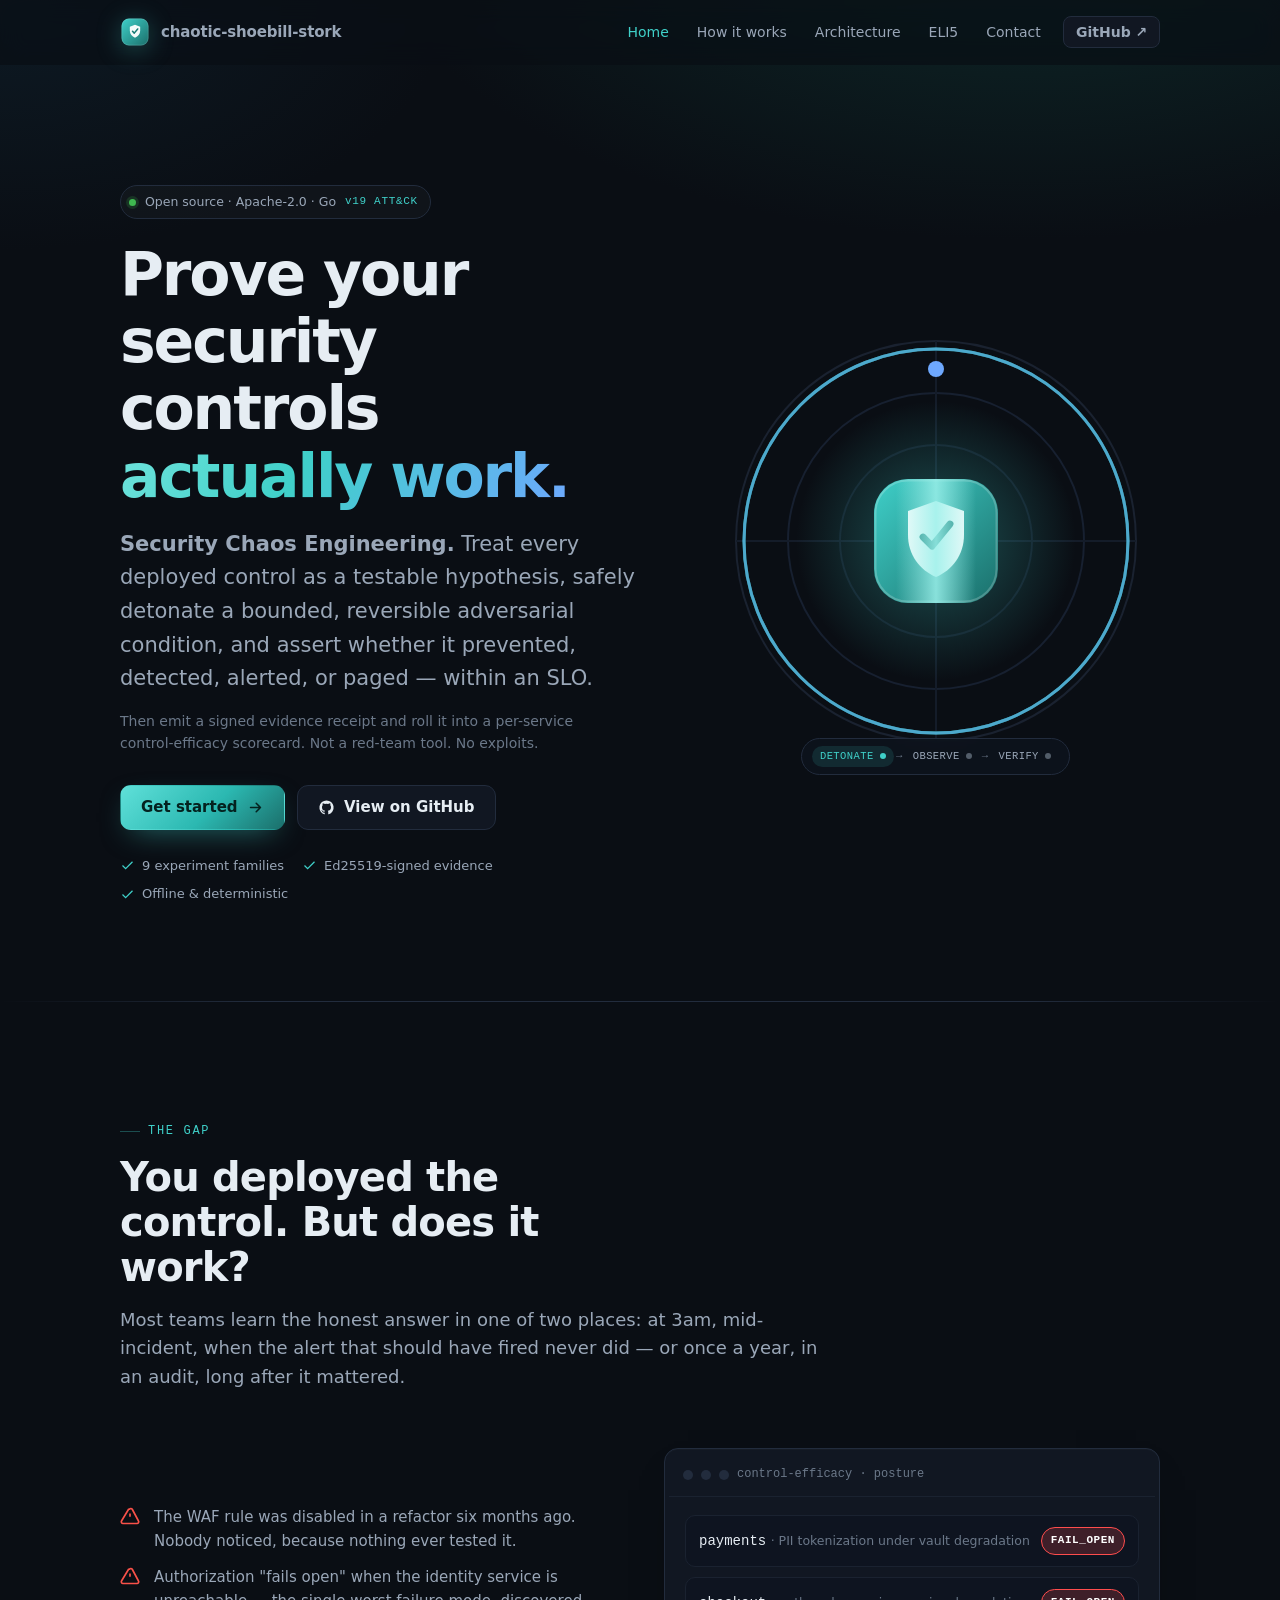
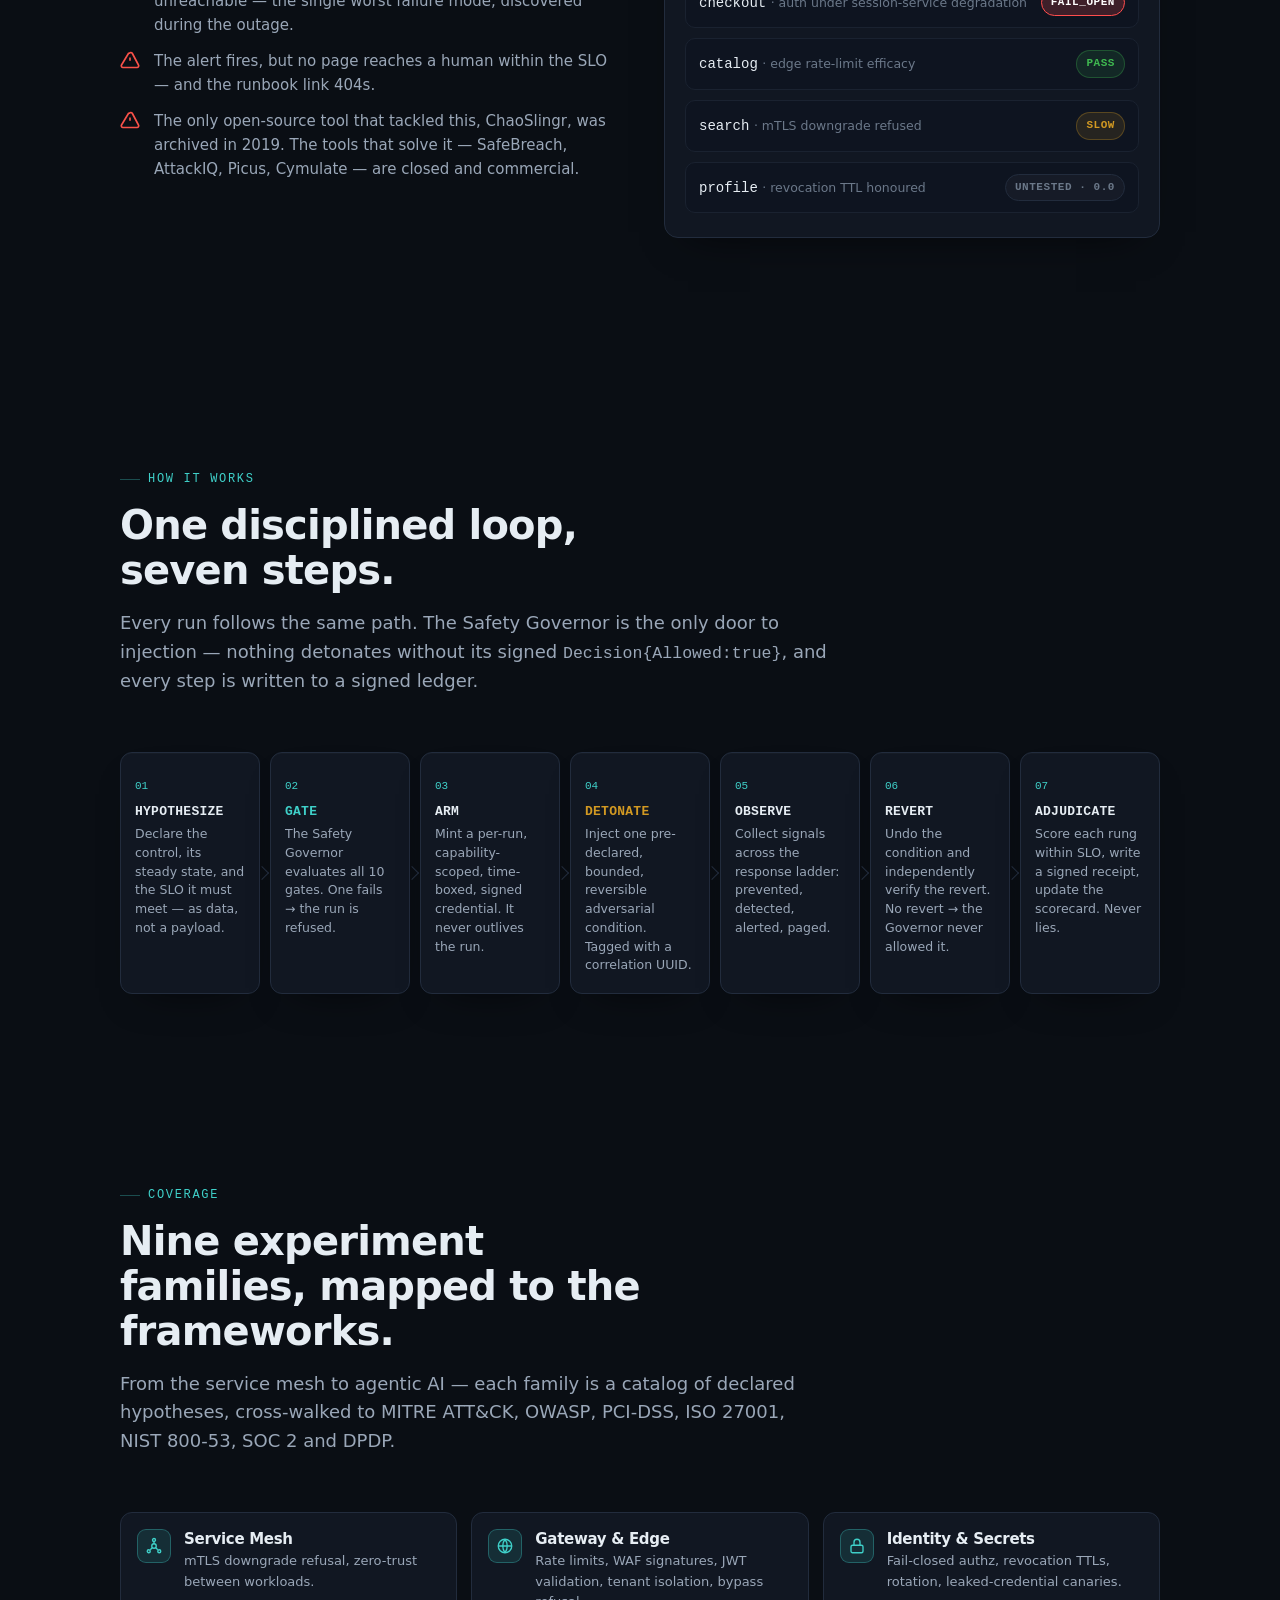
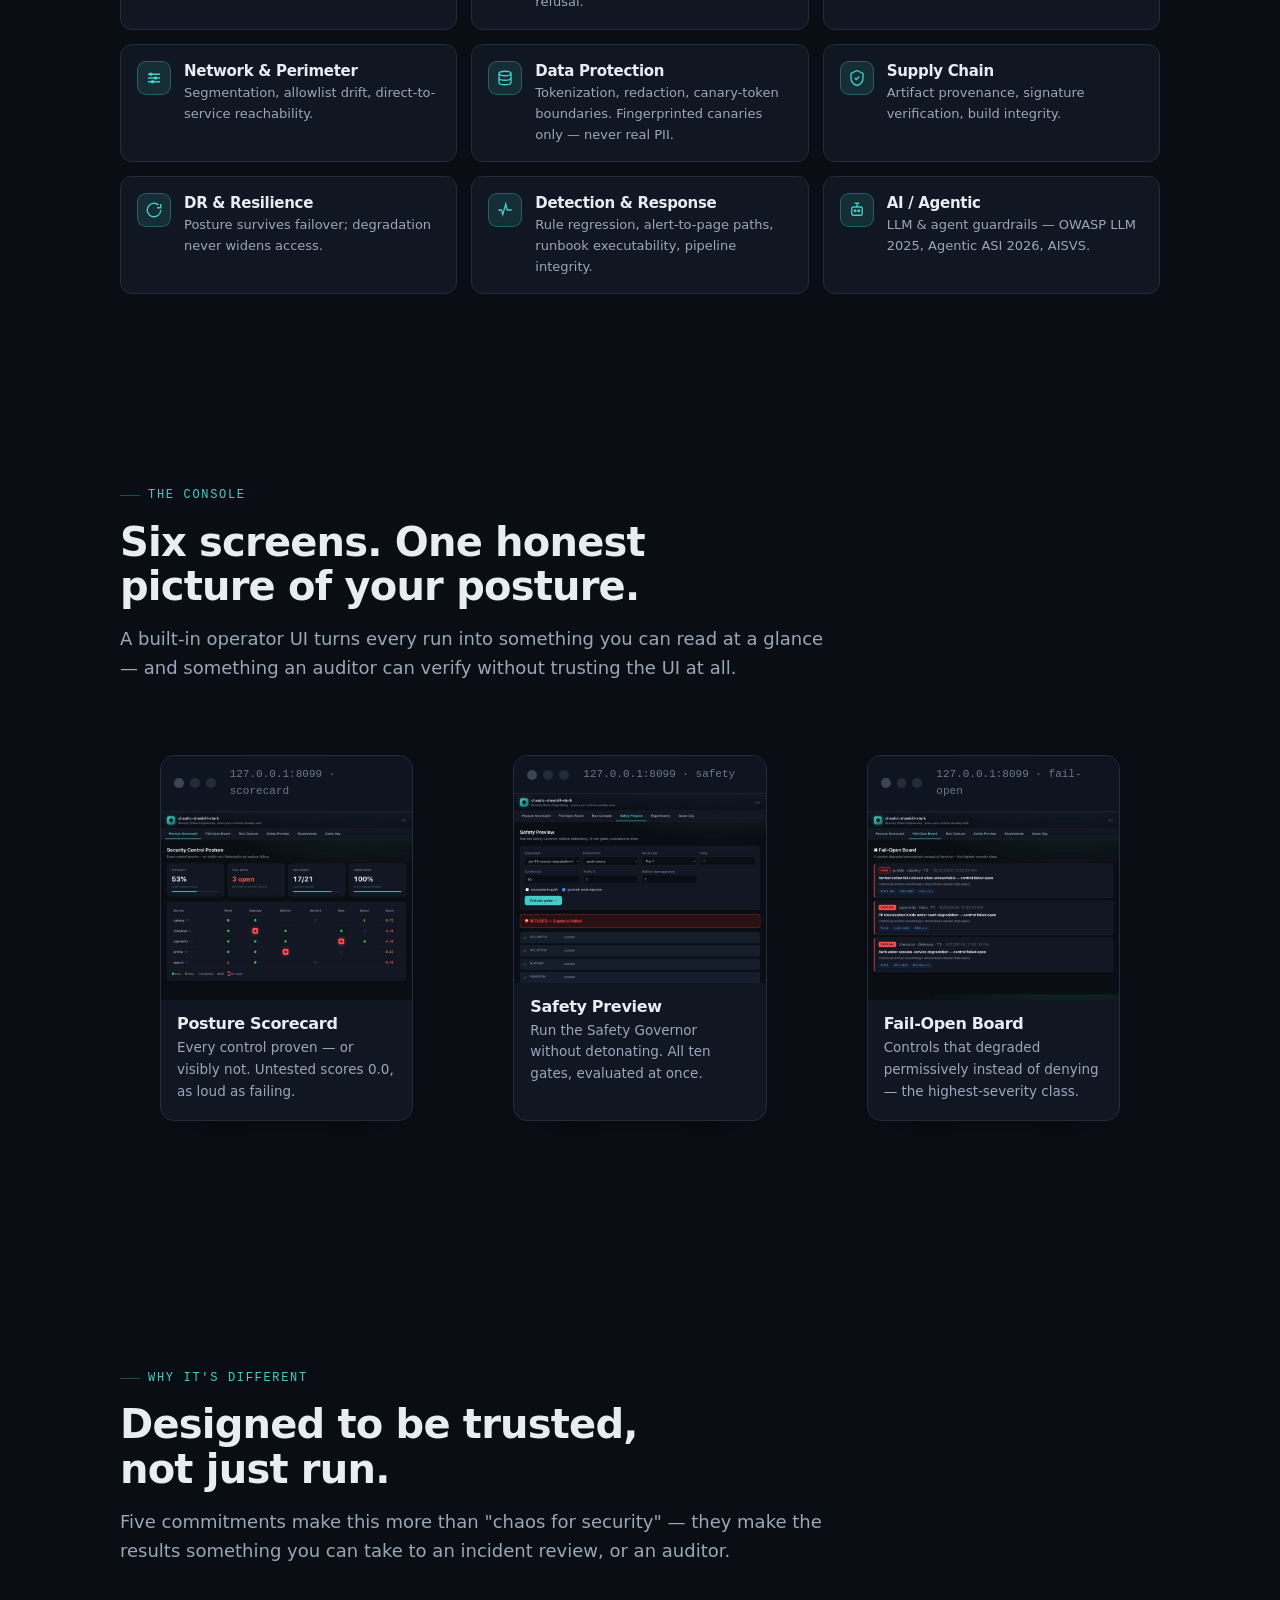
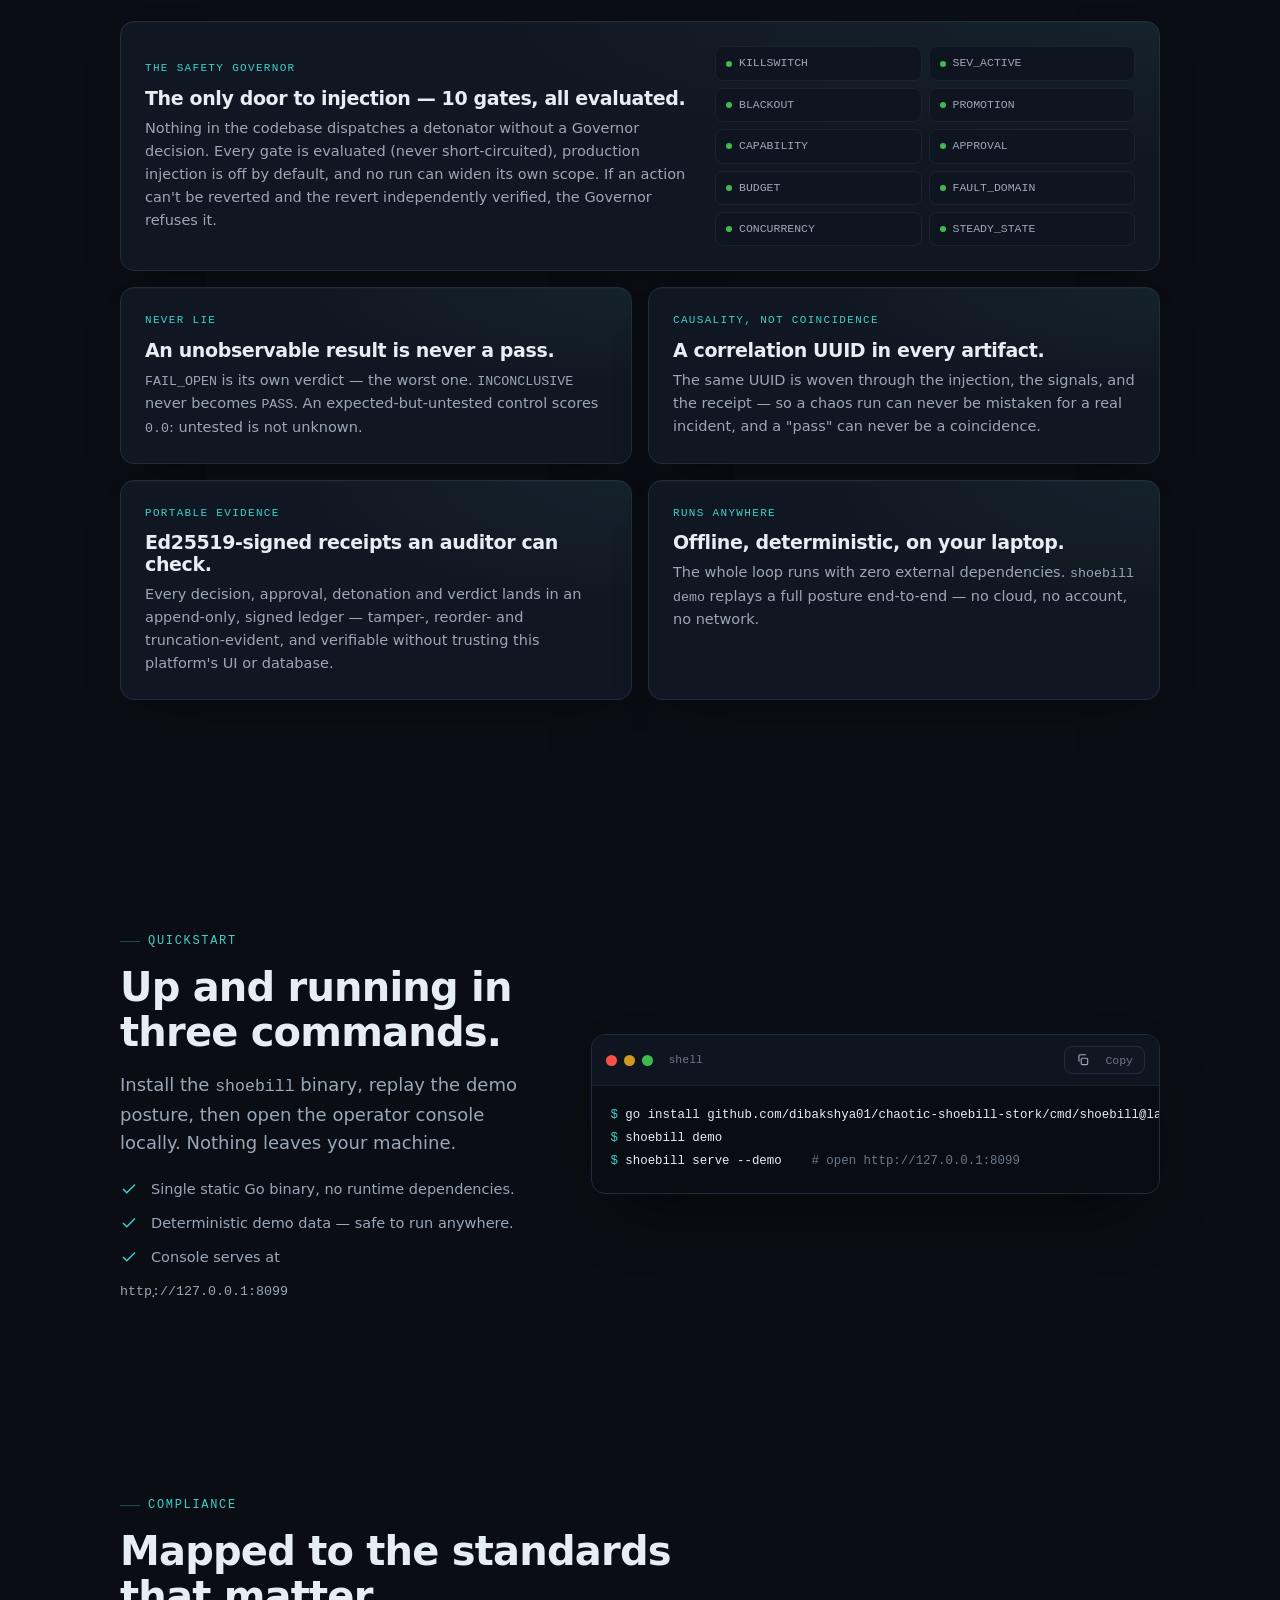
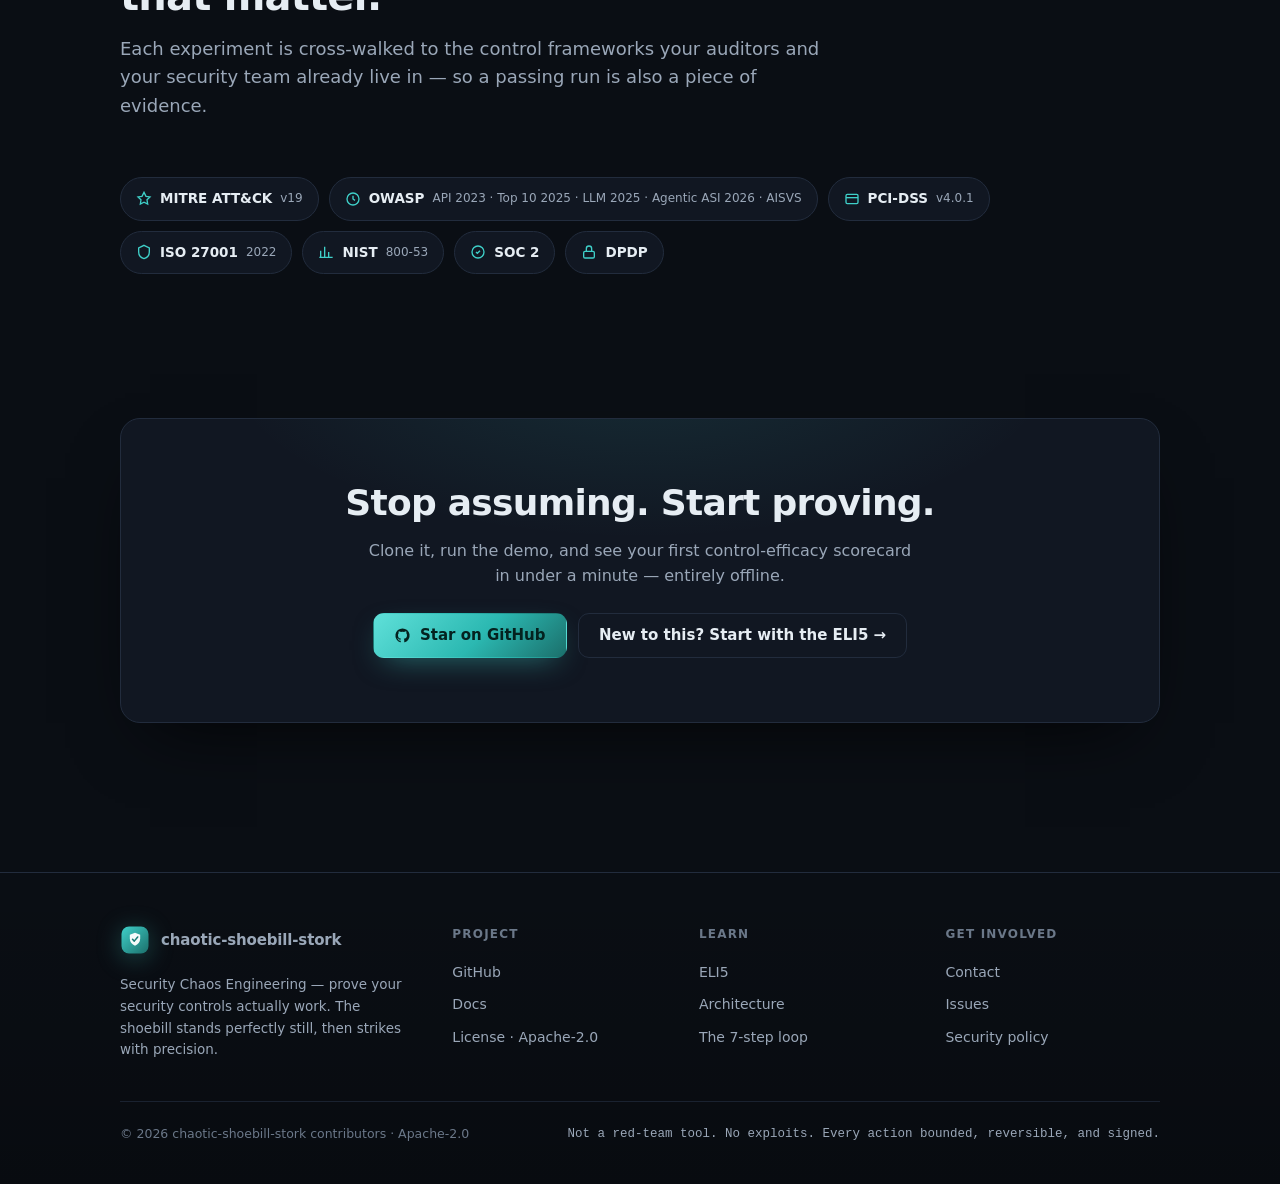
==== docs/index.html @ 7ae24413 "Landing site + promote yaml.v3 to a direct dependency - docs/: the animated GitHub Pages landing sit" ====
<!doctype html>
<html lang="en" class="no-js">
<head>
<meta charset="utf-8">
<meta name="viewport" content="width=device-width, initial-scale=1">
<title>chaotic-shoebill-stork — Security Chaos Engineering</title>
<meta name="description" content="Security Chaos Engineering — prove your security controls actually work. Safely detonate bounded, reversible adversarial conditions, assert within an SLO, and emit signed evidence into a per-service efficacy scorecard. Open source, Apache-2.0, Go.">
<meta name="theme-color" content="#0a0e14">
<meta property="og:title" content="chaotic-shoebill-stork — Security Chaos Engineering">
<meta property="og:description" content="Prove your security controls actually work. Bounded, reversible, signed.">
<meta property="og:type" content="website">
<link rel="icon" href="data:image/svg+xml,%3Csvg xmlns='http://www.w3.org/2000/svg' viewBox='0 0 40 40'%3E%3Cdefs%3E%3ClinearGradient id='g' x1='0' y1='0' x2='1' y2='1'%3E%3Cstop offset='0' stop-color='%233fd0c9'/%3E%3Cstop offset='1' stop-color='%231b6f6b'/%3E%3C/linearGradient%3E%3C/defs%3E%3Crect x='2' y='2' width='36' height='36' rx='10' fill='url(%23g)'/%3E%3Cpath d='M20 10.4 L26.9 12.9 V18.3 C26.9 22.6 24 25.9 20 27.6 C16 25.9 13.1 22.6 13.1 18.3 V12.9 Z' fill='%23ffffff' fill-opacity='.95'/%3E%3Cpath d='M16.7 19.1 L19 21.5 L23.6 15.9' fill='none' stroke='%23167a74' stroke-width='2' stroke-linecap='round' stroke-linejoin='round'/%3E%3C/svg%3E">
<link rel="stylesheet" href="assets/css/site.css">
<noscript><style>.reveal,.stagger>*{opacity:1!important;transform:none!important}</style></noscript>
<script>document.documentElement.className = "js";</script>
</head>
<body>

<!-- ===================== NAV ===================== -->
<header class="nav">
  <div class="wrap nav__inner">
    <a class="brand" href="index.html" aria-label="chaotic-shoebill-stork home">
      <svg viewBox="0 0 40 40" aria-hidden="true"><defs><linearGradient id="nb" x1="0" y1="0" x2="1" y2="1"><stop offset="0" stop-color="#3fd0c9"/><stop offset="1" stop-color="#1b6f6b"/></linearGradient></defs><rect x="2" y="2" width="36" height="36" rx="10" fill="url(#nb)"/><rect x="2.5" y="2.5" width="35" height="35" rx="9.5" fill="none" stroke="#fff" stroke-opacity=".18"/><path d="M20 10.4 L26.9 12.9 V18.3 C26.9 22.6 24 25.9 20 27.6 C16 25.9 13.1 22.6 13.1 18.3 V12.9 Z" fill="#fff" fill-opacity=".95"/><path d="M16.7 19.1 L19 21.5 L23.6 15.9" fill="none" stroke="#167a74" stroke-width="2" stroke-linecap="round" stroke-linejoin="round"/></svg>
      <span><b>chaotic-shoebill-stork</b></span>
    </a>
    <button class="nav__toggle" aria-label="Toggle menu" aria-expanded="false" aria-controls="navlinks">
      <svg viewBox="0 0 24 24" fill="none" stroke="currentColor" stroke-width="2" stroke-linecap="round"><path d="M4 7h16M4 12h16M4 17h16"/></svg>
    </button>
    <nav class="nav__links" id="navlinks" aria-label="Primary">
      <a href="index.html" aria-current="page">Home</a>
      <a href="#how">How it works</a>
      <a href="architecture.html">Architecture</a>
      <a href="eli5.html">ELI5</a>
      <a href="contact.html">Contact</a>
      <a class="btn btn--ghost btn--sm nav__cta" href="https://github.com/dibakshya01/chaotic-shoebill-stork">GitHub ↗</a>
    </nav>
  </div>
</header>

<main>

<!-- ===================== HERO ===================== -->
<section class="hero">
  <div class="wrap">
    <div class="hero__grid">
      <div class="hero__copy">
        <span class="hero__badge">
          <span class="dot" aria-hidden="true"></span>
          Open source · Apache-2.0 · Go
          <span class="tag">v19 ATT&amp;CK</span>
        </span>
        <h1>Prove your security controls <span class="accent">actually work.</span></h1>
        <p class="hero__lead"><strong>Security Chaos Engineering.</strong> Treat every deployed control as a testable hypothesis, safely detonate a bounded, reversible adversarial condition, and assert whether it prevented, detected, alerted, or paged — within an SLO.</p>
        <p class="hero__sub">Then emit a signed evidence receipt and roll it into a per-service control-efficacy scorecard. Not a red-team tool. No exploits.</p>
        <div class="hero__actions">
          <a class="btn btn--primary" href="#quickstart">Get started
            <svg viewBox="0 0 24 24" fill="none" stroke="currentColor" stroke-width="2.2" stroke-linecap="round" stroke-linejoin="round"><path d="M5 12h14M13 6l6 6-6 6"/></svg>
          </a>
          <a class="btn btn--ghost" href="https://github.com/dibakshya01/chaotic-shoebill-stork">
            <svg viewBox="0 0 24 24" fill="currentColor"><path d="M12 2a10 10 0 00-3.16 19.49c.5.09.68-.22.68-.48l-.01-1.7c-2.78.6-3.37-1.34-3.37-1.34-.46-1.16-1.11-1.47-1.11-1.47-.9-.62.07-.6.07-.6 1 .07 1.53 1.03 1.53 1.03.9 1.52 2.34 1.08 2.91.83.09-.65.35-1.08.63-1.33-2.22-.25-4.56-1.11-4.56-4.94 0-1.09.39-1.98 1.03-2.68-.1-.26-.45-1.27.1-2.64 0 0 .84-.27 2.75 1.02a9.57 9.57 0 015 0c1.91-1.29 2.75-1.02 2.75-1.02.55 1.37.2 2.38.1 2.64.64.7 1.03 1.59 1.03 2.68 0 3.84-2.34 4.68-4.57 4.93.36.31.68.92.68 1.85l-.01 2.75c0 .27.18.58.69.48A10 10 0 0012 2z"/></svg>
            View on GitHub
          </a>
        </div>
        <div class="hero__meta">
          <span><svg viewBox="0 0 24 24" fill="none" stroke="currentColor" stroke-width="2"><path d="M20 6L9 17l-5-5"/></svg> 9 experiment families</span>
          <span><svg viewBox="0 0 24 24" fill="none" stroke="currentColor" stroke-width="2"><path d="M20 6L9 17l-5-5"/></svg> Ed25519-signed evidence</span>
          <span><svg viewBox="0 0 24 24" fill="none" stroke="currentColor" stroke-width="2"><path d="M20 6L9 17l-5-5"/></svg> Offline &amp; deterministic</span>
        </div>
      </div>

      <!-- animated scope visual: patient watcher that strikes -->
      <div class="scope" aria-hidden="true">
        <svg class="scope__svg" viewBox="0 0 220 220" fill="none">
          <defs>
            <linearGradient id="hg" x1="0" y1="0" x2="1" y2="1"><stop offset="0" stop-color="#3fd0c9"/><stop offset="1" stop-color="#1b6f6b"/></linearGradient>
            <radialGradient id="hglow" cx="50%" cy="50%" r="50%"><stop offset="0" stop-color="#3fd0c9" stop-opacity=".35"/><stop offset="1" stop-color="#3fd0c9" stop-opacity="0"/></radialGradient>
            <linearGradient id="hsweep" x1="0" y1="0" x2="1" y2="0"><stop offset="0" stop-color="#9af0ea" stop-opacity="0"/><stop offset=".5" stop-color="#9af0ea" stop-opacity=".85"/><stop offset="1" stop-color="#9af0ea" stop-opacity="0"/></linearGradient>
            <clipPath id="badgeClip"><rect x="79" y="79" width="62" height="62" rx="17"/></clipPath>
          </defs>
          <!-- static scope backdrop -->
          <circle cx="110" cy="110" r="100" stroke="#1a2230" stroke-width="1"/>
          <circle cx="110" cy="110" r="74" stroke="#172030" stroke-width="1"/>
          <circle cx="110" cy="110" r="48" stroke="#141c29" stroke-width="1"/>
          <line x1="10" y1="110" x2="210" y2="110" stroke="#141c29"/>
          <line x1="110" y1="10" x2="110" y2="210" stroke="#141c29"/>
          <circle cx="110" cy="110" r="70" fill="url(#hglow)"/>
          <!-- animated radar rings -->
          <circle class="ring r1" cx="110" cy="110" r="96" stroke="#3fd0c9" stroke-opacity=".55" stroke-width="1.5"/>
          <circle class="ring r2" cx="110" cy="110" r="96" stroke="#3fd0c9" stroke-opacity=".55" stroke-width="1.5"/>
          <circle class="ring r3" cx="110" cy="110" r="96" stroke="#6ea8fe" stroke-opacity=".45" stroke-width="1.5"/>
          <!-- orbiting signal -->
          <g class="orbit"><circle cx="110" cy="24" r="4" fill="#6ea8fe"/></g>
          <!-- badge -->
          <g class="badge-core">
            <rect x="79" y="79" width="62" height="62" rx="17" fill="url(#hg)"/>
            <rect x="79.75" y="79.75" width="60.5" height="60.5" rx="16.25" fill="none" stroke="#fff" stroke-opacity=".2"/>
            <path d="M110 90 L124 95 V107 C124 117 118 124.6 110 128 C102 124.6 96 117 96 107 V95 Z" fill="#fff" fill-opacity=".96"/>
            <path d="M103.5 108 L108 112.6 L117 101.5" stroke="#167a74" stroke-width="3.4" fill="none" stroke-linecap="round" stroke-linejoin="round"/>
            <g clip-path="url(#badgeClip)"><rect class="sweep" x="90" y="79" width="40" height="62" fill="url(#hsweep)"/></g>
          </g>
        </svg>
        <div class="scope__pipe">
          <div class="pipe">
            <span class="pipe__node n1 on">DETONATE <i></i></span>
            <span class="pipe__arr">→</span>
            <span class="pipe__node n2">OBSERVE <i></i></span>
            <span class="pipe__arr">→</span>
            <span class="pipe__node n3">VERIFY <i></i></span>
          </div>
        </div>
      </div>
    </div>
  </div>
</section>

<hr class="divider">

<!-- ===================== THE GAP ===================== -->
<section class="section" id="gap">
  <div class="wrap">
    <div class="section-head reveal">
      <span class="eyebrow">The gap</span>
      <h2 class="section-title">You deployed the control. But does it work?</h2>
      <p class="section-lead">Most teams learn the honest answer in one of two places: at 3am, mid-incident, when the alert that should have fired never did — or once a year, in an audit, long after it mattered.</p>
    </div>
    <div class="gap">
      <div class="reveal">
        <ul class="gap__list">
          <li><svg viewBox="0 0 24 24" fill="none" stroke="currentColor" stroke-width="2"><path d="M12 9v4m0 4h.01M10.3 3.9L1.8 18a2 2 0 001.7 3h17a2 2 0 001.7-3L14.7 3.9a2 2 0 00-3.4 0z"/></svg>
            <span>The WAF rule was disabled in a refactor six months ago. Nobody noticed, because nothing ever tested it.</span></li>
          <li><svg viewBox="0 0 24 24" fill="none" stroke="currentColor" stroke-width="2"><path d="M12 9v4m0 4h.01M10.3 3.9L1.8 18a2 2 0 001.7 3h17a2 2 0 001.7-3L14.7 3.9a2 2 0 00-3.4 0z"/></svg>
            <span>Authorization "fails open" when the identity service is unreachable — the single worst failure mode, discovered during the outage.</span></li>
          <li><svg viewBox="0 0 24 24" fill="none" stroke="currentColor" stroke-width="2"><path d="M12 9v4m0 4h.01M10.3 3.9L1.8 18a2 2 0 001.7 3h17a2 2 0 001.7-3L14.7 3.9a2 2 0 00-3.4 0z"/></svg>
            <span>The alert fires, but no page reaches a human within the SLO — and the runbook link 404s.</span></li>
          <li><svg viewBox="0 0 24 24" fill="none" stroke="currentColor" stroke-width="2"><path d="M12 9v4m0 4h.01M10.3 3.9L1.8 18a2 2 0 001.7 3h17a2 2 0 001.7-3L14.7 3.9a2 2 0 00-3.4 0z"/></svg>
            <span>The only open-source tool that tackled this, ChaoSlingr, was archived in 2019. The tools that solve it — SafeBreach, AttackIQ, Picus, Cymulate — are closed and commercial.</span></li>
        </ul>
      </div>
      <div class="gap__panel reveal">
        <div class="gap__panel-head"><span class="d"></span><span class="d"></span><span class="d"></span> control-efficacy · posture</div>
        <div class="gap__verdict">
          <div class="vrow"><span><span class="svc">payments</span> <span class="mut">· PII tokenization under vault degradation</span></span><span class="pill pill--open">FAIL_OPEN</span></div>
          <div class="vrow"><span><span class="svc">checkout</span> <span class="mut">· auth under session-service degradation</span></span><span class="pill pill--open">FAIL_OPEN</span></div>
          <div class="vrow"><span><span class="svc">catalog</span> <span class="mut">· edge rate-limit efficacy</span></span><span class="pill pill--pass">PASS</span></div>
          <div class="vrow"><span><span class="svc">search</span> <span class="mut">· mTLS downgrade refused</span></span><span class="pill pill--slow">SLOW</span></div>
          <div class="vrow"><span><span class="svc">profile</span> <span class="mut">· revocation TTL honoured</span></span><span class="pill pill--untested">UNTESTED · 0.0</span></div>
        </div>
      </div>
    </div>
  </div>
</section>

<!-- ===================== HOW IT WORKS ===================== -->
<section class="section" id="how">
  <div class="wrap">
    <div class="section-head reveal">
      <span class="eyebrow">How it works</span>
      <h2 class="section-title">One disciplined loop, seven steps.</h2>
      <p class="section-lead">Every run follows the same path. The Safety Governor is the only door to injection — nothing detonates without its signed <span class="mono">Decision{Allowed:true}</span>, and every step is written to a signed ledger.</p>
    </div>
    <div class="loop stagger">
      <div class="loop__step"><span class="loop__n"></span><h4>HYPOTHESIZE</h4><p>Declare the control, its steady state, and the SLO it must meet — as data, not a payload.</p></div>
      <div class="loop__step loop__step--govern"><span class="loop__n"></span><h4>GATE</h4><p>The Safety Governor evaluates all 10 gates. One fails → the run is refused.</p></div>
      <div class="loop__step"><span class="loop__n"></span><h4>ARM</h4><p>Mint a per-run, capability-scoped, time-boxed, signed credential. It never outlives the run.</p></div>
      <div class="loop__step loop__step--danger"><span class="loop__n"></span><h4>DETONATE</h4><p>Inject one pre-declared, bounded, reversible adversarial condition. Tagged with a correlation UUID.</p></div>
      <div class="loop__step"><span class="loop__n"></span><h4>OBSERVE</h4><p>Collect signals across the response ladder: prevented, detected, alerted, paged.</p></div>
      <div class="loop__step"><span class="loop__n"></span><h4>REVERT</h4><p>Undo the condition and independently verify the revert. No revert → the Governor never allowed it.</p></div>
      <div class="loop__step"><span class="loop__n"></span><h4>ADJUDICATE</h4><p>Score each rung within SLO, write a signed receipt, update the scorecard. Never lies.</p></div>
    </div>
  </div>
</section>

<!-- ===================== FAMILIES ===================== -->
<section class="section section--tight" id="families">
  <div class="wrap">
    <div class="section-head reveal">
      <span class="eyebrow">Coverage</span>
      <h2 class="section-title">Nine experiment families, mapped to the frameworks.</h2>
      <p class="section-lead">From the service mesh to agentic AI — each family is a catalog of declared hypotheses, cross-walked to MITRE ATT&amp;CK, OWASP, PCI-DSS, ISO 27001, NIST 800-53, SOC 2 and DPDP.</p>
    </div>
    <div class="families stagger">
      <div class="fam"><span class="fam__ic"><svg viewBox="0 0 24 24" fill="none" stroke="currentColor" stroke-width="1.8"><circle cx="12" cy="12" r="3"/><circle cx="5" cy="19" r="2"/><circle cx="19" cy="19" r="2"/><circle cx="12" cy="4" r="2"/><path d="M12 6v3M7 17l3-3M17 17l-3-3"/></svg></span><div><h4>Service Mesh</h4><p>mTLS downgrade refusal, zero-trust between workloads.</p></div></div>
      <div class="fam"><span class="fam__ic"><svg viewBox="0 0 24 24" fill="none" stroke="currentColor" stroke-width="1.8"><path d="M3 12h18M12 3a15 15 0 010 18M12 3a15 15 0 000 18"/><circle cx="12" cy="12" r="9"/></svg></span><div><h4>Gateway &amp; Edge</h4><p>Rate limits, WAF signatures, JWT validation, tenant isolation, bypass refusal.</p></div></div>
      <div class="fam"><span class="fam__ic"><svg viewBox="0 0 24 24" fill="none" stroke="currentColor" stroke-width="1.8"><rect x="4" y="11" width="16" height="10" rx="2"/><path d="M8 11V7a4 4 0 018 0v4"/></svg></span><div><h4>Identity &amp; Secrets</h4><p>Fail-closed authz, revocation TTLs, rotation, leaked-credential canaries.</p></div></div>
      <div class="fam"><span class="fam__ic"><svg viewBox="0 0 24 24" fill="none" stroke="currentColor" stroke-width="1.8"><path d="M4 7h16M4 12h16M4 17h16"/><circle cx="8" cy="7" r="1.4" fill="currentColor"/><circle cx="14" cy="12" r="1.4" fill="currentColor"/><circle cx="10" cy="17" r="1.4" fill="currentColor"/></svg></span><div><h4>Network &amp; Perimeter</h4><p>Segmentation, allowlist drift, direct-to-service reachability.</p></div></div>
      <div class="fam"><span class="fam__ic"><svg viewBox="0 0 24 24" fill="none" stroke="currentColor" stroke-width="1.8"><ellipse cx="12" cy="6" rx="8" ry="3"/><path d="M4 6v12c0 1.7 3.6 3 8 3s8-1.3 8-3V6"/><path d="M4 12c0 1.7 3.6 3 8 3s8-1.3 8-3"/></svg></span><div><h4>Data Protection</h4><p>Tokenization, redaction, canary-token boundaries. Fingerprinted canaries only — never real PII.</p></div></div>
      <div class="fam"><span class="fam__ic"><svg viewBox="0 0 24 24" fill="none" stroke="currentColor" stroke-width="1.8"><path d="M12 2l8 4v6c0 5-3.4 8.6-8 10-4.6-1.4-8-5-8-10V6z"/><path d="M9 12l2 2 4-4"/></svg></span><div><h4>Supply Chain</h4><p>Artifact provenance, signature verification, build integrity.</p></div></div>
      <div class="fam"><span class="fam__ic"><svg viewBox="0 0 24 24" fill="none" stroke="currentColor" stroke-width="1.8"><path d="M21 12a9 9 0 11-3-6.7M21 4v5h-5"/></svg></span><div><h4>DR &amp; Resilience</h4><p>Posture survives failover; degradation never widens access.</p></div></div>
      <div class="fam"><span class="fam__ic"><svg viewBox="0 0 24 24" fill="none" stroke="currentColor" stroke-width="1.8"><path d="M3 12h4l2 6 4-14 2 8h6"/></svg></span><div><h4>Detection &amp; Response</h4><p>Rule regression, alert-to-page paths, runbook executability, pipeline integrity.</p></div></div>
      <div class="fam"><span class="fam__ic"><svg viewBox="0 0 24 24" fill="none" stroke="currentColor" stroke-width="1.8"><rect x="5" y="8" width="14" height="11" rx="2"/><path d="M12 8V4M9 3h6"/><circle cx="9.5" cy="13" r="1.2" fill="currentColor"/><circle cx="14.5" cy="13" r="1.2" fill="currentColor"/></svg></span><div><h4>AI / Agentic</h4><p>LLM &amp; agent guardrails — OWASP LLM 2025, Agentic ASI 2026, AISVS.</p></div></div>
    </div>
  </div>
</section>

<!-- ===================== SCREENS ===================== -->
<section class="section" id="screens">
  <div class="wrap">
    <div class="section-head reveal">
      <span class="eyebrow">The console</span>
      <h2 class="section-title">Six screens. One honest picture of your posture.</h2>
      <p class="section-lead">A built-in operator UI turns every run into something you can read at a glance — and something an auditor can verify without trusting the UI at all.</p>
    </div>
    <div class="shots stagger">
      <figure class="shot">
        <div class="shot__bar"><i></i><i></i><i></i><span>127.0.0.1:8099 · scorecard</span></div>
        <div class="shot__img"><img src="assets/img/scorecard.jpg" alt="Posture Scorecard: a grid of services and control families, each cell a pass, slow, untested, fail or fail-open marker, with efficacy, fail-open count, coverage and freshness tiles above." loading="lazy" width="800" height="600"></div>
        <figcaption class="shot__cap"><h3>Posture Scorecard</h3><p>Every control proven — or visibly not. Untested scores 0.0, as loud as failing.</p></figcaption>
      </figure>
      <figure class="shot">
        <div class="shot__bar"><i></i><i></i><i></i><span>127.0.0.1:8099 · safety</span></div>
        <div class="shot__img"><img src="assets/img/safety-preview.jpg" alt="Safety Preview: a form to configure an experiment and a list of all ten Safety Governor gates, each shown as passed or failed, with an overall REFUSED verdict." loading="lazy" width="800" height="600"></div>
        <figcaption class="shot__cap"><h3>Safety Preview</h3><p>Run the Safety Governor without detonating. All ten gates, evaluated at once.</p></figcaption>
      </figure>
      <figure class="shot">
        <div class="shot__bar"><i></i><i></i><i></i><span>127.0.0.1:8099 · fail-open</span></div>
        <div class="shot__img"><img src="assets/img/failopen.jpg" alt="Fail-Open Board: cards for each control that degraded permissively instead of denying, tagged with severity and the frameworks each maps to." loading="lazy" width="800" height="600"></div>
        <figcaption class="shot__cap"><h3>Fail-Open Board</h3><p>Controls that degraded permissively instead of denying — the highest-severity class.</p></figcaption>
      </figure>
    </div>
  </div>
</section>

<!-- ===================== DIFFERENTIATORS ===================== -->
<section class="section" id="why">
  <div class="wrap">
    <div class="section-head reveal">
      <span class="eyebrow">Why it's different</span>
      <h2 class="section-title">Designed to be trusted, not just run.</h2>
      <p class="section-lead">Five commitments make this more than "chaos for security" — they make the results something you can take to an incident review, or an auditor.</p>
    </div>
    <div class="feat stagger">
      <div class="feat__card lead">
        <div>
          <span class="feat__kicker">The Safety Governor</span>
          <h3>The only door to injection — 10 gates, all evaluated.</h3>
          <p>Nothing in the codebase dispatches a detonator without a Governor decision. Every gate is evaluated (never short-circuited), production injection is off by default, and no run can widen its own scope. If an action can't be reverted and the revert independently verified, the Governor refuses it.</p>
        </div>
        <div class="gates-mini" aria-hidden="true">
          <span>KILLSWITCH</span><span>SEV_ACTIVE</span>
          <span>BLACKOUT</span><span>PROMOTION</span>
          <span>CAPABILITY</span><span>APPROVAL</span>
          <span>BUDGET</span><span>FAULT_DOMAIN</span>
          <span>CONCURRENCY</span><span>STEADY_STATE</span>
        </div>
      </div>
      <div class="feat__card">
        <span class="feat__kicker">Never lie</span>
        <h3>An unobservable result is never a pass.</h3>
        <p><span class="mono">FAIL_OPEN</span> is its own verdict — the worst one. <span class="mono">INCONCLUSIVE</span> never becomes <span class="mono">PASS</span>. An expected-but-untested control scores <span class="mono">0.0</span>: untested is not unknown.</p>
      </div>
      <div class="feat__card">
        <span class="feat__kicker">Causality, not coincidence</span>
        <h3>A correlation UUID in every artifact.</h3>
        <p>The same UUID is woven through the injection, the signals, and the receipt — so a chaos run can never be mistaken for a real incident, and a "pass" can never be a coincidence.</p>
      </div>
      <div class="feat__card">
        <span class="feat__kicker">Portable evidence</span>
        <h3>Ed25519-signed receipts an auditor can check.</h3>
        <p>Every decision, approval, detonation and verdict lands in an append-only, signed ledger — tamper-, reorder- and truncation-evident, and verifiable without trusting this platform's UI or database.</p>
      </div>
      <div class="feat__card">
        <span class="feat__kicker">Runs anywhere</span>
        <h3>Offline, deterministic, on your laptop.</h3>
        <p>The whole loop runs with zero external dependencies. <span class="mono">shoebill demo</span> replays a full posture end-to-end — no cloud, no account, no network.</p>
      </div>
    </div>
  </div>
</section>

<!-- ===================== QUICKSTART ===================== -->
<section class="section" id="quickstart">
  <div class="wrap">
    <div class="quick">
      <div class="reveal">
        <span class="eyebrow">Quickstart</span>
        <h2 class="section-title">Up and running in three commands.</h2>
        <p class="section-lead">Install the <span class="mono">shoebill</span> binary, replay the demo posture, then open the operator console locally. Nothing leaves your machine.</p>
        <ul class="quick__points">
          <li><svg viewBox="0 0 24 24" fill="none" stroke="currentColor" stroke-width="2"><path d="M20 6L9 17l-5-5"/></svg> Single static Go binary, no runtime dependencies.</li>
          <li><svg viewBox="0 0 24 24" fill="none" stroke="currentColor" stroke-width="2"><path d="M20 6L9 17l-5-5"/></svg> Deterministic demo data — safe to run anywhere.</li>
          <li><svg viewBox="0 0 24 24" fill="none" stroke="currentColor" stroke-width="2"><path d="M20 6L9 17l-5-5"/></svg> Console serves at <span class="mono">http://127.0.0.1:8099</span>.</li>
        </ul>
      </div>
      <div class="reveal">
        <div class="terminal">
          <div class="terminal__bar">
            <i></i><i></i><i></i><span>shell</span>
            <button class="copy-btn copy" data-copy="#install-cmds" aria-label="Copy install commands">
              <svg class="ic-copy" viewBox="0 0 24 24" fill="none" stroke="currentColor" stroke-width="2"><rect x="9" y="9" width="11" height="11" rx="2"/><path d="M5 15V5a2 2 0 012-2h10"/></svg>
              <svg class="ic-check" viewBox="0 0 24 24" fill="none" stroke="currentColor" stroke-width="2.4"><path d="M20 6L9 17l-5-5"/></svg>
              <span class="copy-label">Copy</span>
            </button>
          </div>
          <div class="terminal__body"><code id="install-cmds" data-copytext="go install github.com/dibakshya01/chaotic-shoebill-stork/cmd/shoebill@latest
shoebill demo
shoebill serve --demo"><span class="line"><span class="prompt">$ </span>go install github.com/dibakshya01/chaotic-shoebill-stork/cmd/shoebill@latest</span>
<span class="line"><span class="prompt">$ </span>shoebill demo</span>
<span class="line"><span class="prompt">$ </span>shoebill serve --demo    <span class="cmt"># open http://127.0.0.1:8099</span></span></code></div>
        </div>
      </div>
    </div>
  </div>
</section>

<!-- ===================== STANDARDS ===================== -->
<section class="section section--tight" id="standards">
  <div class="wrap">
    <div class="section-head reveal">
      <span class="eyebrow">Compliance</span>
      <h2 class="section-title">Mapped to the standards that matter.</h2>
      <p class="section-lead">Each experiment is cross-walked to the control frameworks your auditors and your security team already live in — so a passing run is also a piece of evidence.</p>
    </div>
    <div class="badges reveal">
      <span class="badge"><svg viewBox="0 0 24 24" fill="none" stroke="currentColor" stroke-width="2"><path d="M12 2l3 6 6 .9-4.5 4.3 1 6.3L12 16.9 6.5 19.5l1-6.3L3 8.9 9 8z"/></svg><b>MITRE ATT&amp;CK</b> <span>v19</span></span>
      <span class="badge"><svg viewBox="0 0 24 24" fill="none" stroke="currentColor" stroke-width="2"><circle cx="12" cy="12" r="9"/><path d="M12 7v5l3 2"/></svg><b>OWASP</b> <span>API 2023 · Top 10 2025 · LLM 2025 · Agentic ASI 2026 · AISVS</span></span>
      <span class="badge"><svg viewBox="0 0 24 24" fill="none" stroke="currentColor" stroke-width="2"><rect x="3" y="5" width="18" height="14" rx="2"/><path d="M3 10h18"/></svg><b>PCI-DSS</b> <span>v4.0.1</span></span>
      <span class="badge"><svg viewBox="0 0 24 24" fill="none" stroke="currentColor" stroke-width="2"><path d="M12 2l8 4v6c0 5-3.4 8.6-8 10-4.6-1.4-8-5-8-10V6z"/></svg><b>ISO 27001</b> <span>2022</span></span>
      <span class="badge"><svg viewBox="0 0 24 24" fill="none" stroke="currentColor" stroke-width="2"><path d="M4 20V10M10 20V4M16 20v-8M22 20H2"/></svg><b>NIST</b> <span>800-53</span></span>
      <span class="badge"><svg viewBox="0 0 24 24" fill="none" stroke="currentColor" stroke-width="2"><path d="M9 12l2 2 4-4"/><circle cx="12" cy="12" r="9"/></svg><b>SOC 2</b></span>
      <span class="badge"><svg viewBox="0 0 24 24" fill="none" stroke="currentColor" stroke-width="2"><rect x="4" y="11" width="16" height="10" rx="2"/><path d="M8 11V7a4 4 0 018 0v4"/></svg><b>DPDP</b></span>
    </div>
  </div>
</section>

<!-- ===================== CTA ===================== -->
<section class="section section--tight">
  <div class="wrap">
    <div class="cta reveal">
      <h2>Stop assuming. Start proving.</h2>
      <p>Clone it, run the demo, and see your first control-efficacy scorecard in under a minute — entirely offline.</p>
      <div class="cta__actions">
        <a class="btn btn--primary" href="https://github.com/dibakshya01/chaotic-shoebill-stork">
          <svg viewBox="0 0 24 24" fill="currentColor"><path d="M12 2a10 10 0 00-3.16 19.49c.5.09.68-.22.68-.48l-.01-1.7c-2.78.6-3.37-1.34-3.37-1.34-.46-1.16-1.11-1.47-1.11-1.47-.9-.62.07-.6.07-.6 1 .07 1.53 1.03 1.53 1.03.9 1.52 2.34 1.08 2.91.83.09-.65.35-1.08.63-1.33-2.22-.25-4.56-1.11-4.56-4.94 0-1.09.39-1.98 1.03-2.68-.1-.26-.45-1.27.1-2.64 0 0 .84-.27 2.75 1.02a9.57 9.57 0 015 0c1.91-1.29 2.75-1.02 2.75-1.02.55 1.37.2 2.38.1 2.64.64.7 1.03 1.59 1.03 2.68 0 3.84-2.34 4.68-4.57 4.93.36.31.68.92.68 1.85l-.01 2.75c0 .27.18.58.69.48A10 10 0 0012 2z"/></svg>
          Star on GitHub
        </a>
        <a class="btn btn--ghost" href="eli5.html">New to this? Start with the ELI5 →</a>
      </div>
    </div>
  </div>
</section>

</main>

<!-- ===================== FOOTER ===================== -->
<footer class="footer">
  <div class="wrap">
    <div class="footer__top">
      <div class="footer__brand">
        <a class="brand" href="index.html" aria-label="chaotic-shoebill-stork home">
          <svg viewBox="0 0 40 40" aria-hidden="true"><defs><linearGradient id="fb" x1="0" y1="0" x2="1" y2="1"><stop offset="0" stop-color="#3fd0c9"/><stop offset="1" stop-color="#1b6f6b"/></linearGradient></defs><rect x="2" y="2" width="36" height="36" rx="10" fill="url(#fb)"/><path d="M20 10.4 L26.9 12.9 V18.3 C26.9 22.6 24 25.9 20 27.6 C16 25.9 13.1 22.6 13.1 18.3 V12.9 Z" fill="#fff" fill-opacity=".95"/><path d="M16.7 19.1 L19 21.5 L23.6 15.9" fill="none" stroke="#167a74" stroke-width="2" stroke-linecap="round" stroke-linejoin="round"/></svg>
          <span><b>chaotic-shoebill-stork</b></span>
        </a>
        <p>Security Chaos Engineering — prove your security controls actually work. The shoebill stands perfectly still, then strikes with precision.</p>
      </div>
      <div class="footer__col">
        <h5>Project</h5>
        <a href="https://github.com/dibakshya01/chaotic-shoebill-stork">GitHub</a>
        <a href="https://github.com/dibakshya01/chaotic-shoebill-stork/tree/main/docs">Docs</a>
        <a href="https://github.com/dibakshya01/chaotic-shoebill-stork/blob/main/LICENSE">License · Apache-2.0</a>
      </div>
      <div class="footer__col">
        <h5>Learn</h5>
        <a href="eli5.html">ELI5</a>
        <a href="architecture.html">Architecture</a>
        <a href="#how">The 7-step loop</a>
      </div>
      <div class="footer__col">
        <h5>Get involved</h5>
        <a href="contact.html">Contact</a>
        <a href="https://github.com/dibakshya01/chaotic-shoebill-stork/issues">Issues</a>
        <a href="https://github.com/dibakshya01/chaotic-shoebill-stork/blob/main/SECURITY.md">Security policy</a>
      </div>
    </div>
    <div class="footer__bar">
      <span>© <span data-year>2026</span> chaotic-shoebill-stork contributors · Apache-2.0</span>
      <span class="footer__tag">Not a red-team tool. No exploits. Every action bounded, reversible, and signed.</span>
    </div>
  </div>
</footer>

<script src="assets/js/site.js" defer></script>
</body>
</html>
---- docs/assets/css/site.css ----
/* =========================================================================
   chaotic-shoebill-stork — landing site
   Security Chaos Engineering. Dark security-ops aesthetic, brand-matched.
   All motion is gated behind prefers-reduced-motion (see bottom of file).
   Animates transform/opacity only — never layout — for 60fps.
   ========================================================================= */

:root {
  /* brand palette (matches the product dashboard exactly) */
  --bg: #0a0e14;
  --bg-elev: #111722;
  --bg-elev-2: #0e1420;
  --line: #222c3d;
  --line-soft: #1a2230;
  --fg: #e6edf3;
  --fg-dim: #9aa7b8;
  --fg-faint: #6b7889;
  --accent: #3fd0c9;
  --accent-2: #6ea8fe;
  --pass: #3fb950;
  --slow: #d29922;
  --fail: #f85149;
  --fail-open: #ff4d4d;

  /* derived */
  --accent-soft: rgba(63, 208, 201, 0.12);
  --accent-line: rgba(63, 208, 201, 0.32);
  --radius: 14px;
  --radius-sm: 10px;
  --maxw: 1120px;
  --gutter: clamp(16px, 4vw, 40px);

  --font-sans: -apple-system, BlinkMacSystemFont, "Segoe UI", Inter, Roboto,
    system-ui, "Helvetica Neue", Arial, sans-serif;
  --font-mono: ui-monospace, SFMono-Regular, Menlo, "SF Mono", Consolas,
    "Liberation Mono", monospace;

  --shadow: 0 1px 0 rgba(255, 255, 255, 0.02) inset,
    0 18px 40px -24px rgba(0, 0, 0, 0.7);
  --shadow-lg: 0 30px 70px -30px rgba(0, 0, 0, 0.8);
}

/* ---------------------------------------------------------------- reset -- */
*,
*::before,
*::after {
  box-sizing: border-box;
}

html {
  scroll-behavior: smooth;
  scroll-padding-top: 84px;
  -webkit-text-size-adjust: 100%;
}

body {
  margin: 0;
  min-height: 100vh;
  font-family: var(--font-sans);
  font-size: 16px;
  line-height: 1.6;
  color: var(--fg);
  background:
    radial-gradient(1200px 600px at 80% -10%, #0e2a2a 0%, transparent 55%),
    radial-gradient(900px 500px at 0% 0%, #0d1a24 0%, transparent 50%),
    var(--bg);
  background-attachment: fixed;
  -webkit-font-smoothing: antialiased;
  text-rendering: optimizeLegibility;
  overflow-x: hidden;
}

img {
  max-width: 100%;
  display: block;
}

a {
  color: var(--accent);
  text-decoration: none;
}
a:hover {
  color: #71ded8;
}

h1,
h2,
h3,
h4 {
  line-height: 1.12;
  letter-spacing: -0.02em;
  margin: 0 0 0.4em;
  font-weight: 650;
}

p {
  margin: 0 0 1em;
}

code,
kbd,
.mono {
  font-family: var(--font-mono);
  font-size: 0.92em;
}

:focus-visible {
  outline: 2px solid var(--accent-2);
  outline-offset: 3px;
  border-radius: 6px;
}

.sr-only {
  position: absolute;
  width: 1px;
  height: 1px;
  padding: 0;
  margin: -1px;
  overflow: hidden;
  clip: rect(0, 0, 0, 0);
  white-space: nowrap;
  border: 0;
}

/* ------------------------------------------------------------- layout -- */
.wrap {
  width: 100%;
  max-width: var(--maxw);
  margin-inline: auto;
  padding-inline: var(--gutter);
}

.section {
  padding-block: clamp(56px, 9vw, 112px);
  position: relative;
}
.section--tight {
  padding-block: clamp(40px, 6vw, 72px);
}

.eyebrow {
  display: inline-flex;
  align-items: center;
  gap: 8px;
  font-family: var(--font-mono);
  font-size: 12px;
  letter-spacing: 0.14em;
  text-transform: uppercase;
  color: var(--accent);
  margin-bottom: 14px;
}
.eyebrow::before {
  content: "";
  width: 20px;
  height: 1px;
  background: var(--accent-line);
}

.section-title {
  font-size: clamp(26px, 4.4vw, 40px);
  max-width: 20ch;
}
.section-lead {
  color: var(--fg-dim);
  font-size: clamp(16px, 1.6vw, 18px);
  max-width: 62ch;
}
.section-head {
  margin-bottom: clamp(32px, 5vw, 56px);
}

.divider {
  height: 1px;
  border: 0;
  margin: 0;
  background: linear-gradient(
    90deg,
    transparent,
    var(--line) 20%,
    var(--line) 80%,
    transparent
  );
}

/* ---------------------------------------------------------------- nav -- */
.nav {
  position: sticky;
  top: 0;
  z-index: 50;
  border-bottom: 1px solid transparent;
  background: rgba(10, 14, 20, 0.72);
  backdrop-filter: saturate(140%) blur(12px);
  -webkit-backdrop-filter: saturate(140%) blur(12px);
}
.nav.is-stuck {
  border-bottom-color: var(--line);
  background: rgba(10, 14, 20, 0.86);
}
.nav__inner {
  display: flex;
  align-items: center;
  gap: 16px;
  height: 64px;
}
.brand {
  display: inline-flex;
  align-items: center;
  gap: 11px;
  color: var(--fg);
  font-weight: 650;
  letter-spacing: -0.01em;
  font-size: 15px;
}
.brand:hover {
  color: var(--fg);
}
.brand svg {
  width: 30px;
  height: 30px;
  flex: none;
  filter: drop-shadow(0 4px 12px rgba(63, 208, 201, 0.3));
}
.brand b {
  font-weight: 650;
}
.brand span {
  color: var(--fg-dim);
  font-weight: 450;
}

.nav__links {
  display: flex;
  align-items: center;
  gap: 4px;
  margin-left: auto;
}
.nav__links a {
  color: var(--fg-dim);
  font-size: 14px;
  padding: 8px 12px;
  border-radius: 8px;
  transition: color 0.18s ease, background 0.18s ease;
}
.nav__links a:hover {
  color: var(--fg);
  background: rgba(255, 255, 255, 0.04);
}
.nav__links a[aria-current="page"] {
  color: var(--accent);
}
.nav__cta {
  margin-left: 6px;
}
.nav__toggle {
  display: none;
  margin-left: auto;
  width: 42px;
  height: 42px;
  border: 1px solid var(--line);
  border-radius: 10px;
  background: var(--bg-elev);
  color: var(--fg);
  cursor: pointer;
  align-items: center;
  justify-content: center;
}
.nav__toggle svg {
  width: 20px;
  height: 20px;
}

/* --------------------------------------------------------------- button -- */
.btn {
  --_bg: var(--bg-elev);
  --_fg: var(--fg);
  display: inline-flex;
  align-items: center;
  justify-content: center;
  gap: 9px;
  font: inherit;
  font-size: 15px;
  font-weight: 560;
  line-height: 1;
  padding: 13px 20px;
  border-radius: 11px;
  border: 1px solid var(--line);
  background: var(--_bg);
  color: var(--_fg);
  cursor: pointer;
  transition: transform 0.16s ease, box-shadow 0.16s ease,
    border-color 0.16s ease, background 0.16s ease, color 0.16s ease;
  will-change: transform;
}
.btn svg {
  width: 17px;
  height: 17px;
}
.btn:hover {
  transform: translateY(-2px);
  color: var(--_fg);
}
.btn:active {
  transform: translateY(0);
}
.btn--primary {
  --_fg: #04221f;
  border-color: transparent;
  background: linear-gradient(135deg, #5fe0d9, #2bb8b1 55%, #1b6f6b);
  box-shadow: 0 10px 30px -12px rgba(63, 208, 201, 0.6);
  font-weight: 620;
}
.btn--primary:hover {
  box-shadow: 0 16px 38px -12px rgba(63, 208, 201, 0.75);
}
.btn--ghost:hover {
  border-color: var(--accent-line);
  background: var(--accent-soft);
  color: var(--fg);
}
.btn--sm {
  padding: 9px 14px;
  font-size: 13px;
  border-radius: 9px;
}

/* --------------------------------------------------------------- hero -- */
.hero {
  position: relative;
  padding-block: clamp(56px, 10vw, 120px) clamp(48px, 8vw, 96px);
  overflow: hidden;
}
.hero__grid {
  display: grid;
  grid-template-columns: 1.08fr 0.92fr;
  gap: clamp(32px, 5vw, 64px);
  align-items: center;
}
.hero__badge {
  display: inline-flex;
  align-items: center;
  gap: 9px;
  padding: 6px 12px 6px 8px;
  border: 1px solid var(--line);
  border-radius: 100px;
  background: rgba(255, 255, 255, 0.025);
  font-size: 12.5px;
  color: var(--fg-dim);
  margin-bottom: 22px;
}
.hero__badge .dot {
  width: 7px;
  height: 7px;
  border-radius: 50%;
  background: var(--pass);
  box-shadow: 0 0 0 3px rgba(63, 185, 80, 0.18);
}
.hero__badge .tag {
  font-family: var(--font-mono);
  font-size: 11px;
  letter-spacing: 0.06em;
  color: var(--accent);
}
.hero h1 {
  font-size: clamp(34px, 6vw, 60px);
  letter-spacing: -0.035em;
  margin-bottom: 18px;
}
.hero h1 .accent {
  background: linear-gradient(120deg, #6fe3dc, var(--accent) 40%, var(--accent-2));
  -webkit-background-clip: text;
  background-clip: text;
  color: transparent;
}
.hero__lead {
  font-size: clamp(17px, 2.1vw, 21px);
  color: var(--fg-dim);
  max-width: 48ch;
  margin-bottom: 14px;
}
.hero__sub {
  color: var(--fg-faint);
  font-size: 14px;
  max-width: 52ch;
  margin-bottom: 30px;
}
.hero__actions {
  display: flex;
  flex-wrap: wrap;
  gap: 12px;
  margin-bottom: 26px;
}
.hero__meta {
  display: flex;
  flex-wrap: wrap;
  gap: 8px 18px;
  font-size: 13px;
  color: var(--fg-dim);
}
.hero__meta span {
  display: inline-flex;
  align-items: center;
  gap: 7px;
}
.hero__meta svg {
  width: 15px;
  height: 15px;
  color: var(--accent);
}

/* animated hero visual ------------------------------------------------- */
.scope {
  position: relative;
  aspect-ratio: 1 / 1;
  width: 100%;
  max-width: 440px;
  margin-inline: auto;
}
.scope__svg {
  width: 100%;
  height: 100%;
  overflow: visible;
}
/* radar rings pulse out from the badge — the patient watcher that strikes */
.scope .ring {
  transform-origin: center;
  transform-box: fill-box;
}
.scope .sweep {
  transform-origin: center;
  transform-box: fill-box;
}
.scope .badge-core {
  transform-origin: center;
  transform-box: fill-box;
}
.scope__pipe {
  position: absolute;
  inset: auto 0 -6px;
  display: flex;
  justify-content: center;
  gap: 0;
  align-items: center;
}
.pipe {
  display: inline-flex;
  align-items: center;
  gap: 0;
  padding: 7px 10px;
  border: 1px solid var(--line);
  border-radius: 100px;
  background: rgba(14, 20, 30, 0.82);
  backdrop-filter: blur(6px);
  font-family: var(--font-mono);
  font-size: 10.5px;
  letter-spacing: 0.04em;
  color: var(--fg-dim);
}
.pipe__node {
  display: inline-flex;
  align-items: center;
  gap: 6px;
  padding: 2px 8px;
  border-radius: 100px;
  transition: color 0.3s ease, background 0.3s ease;
}
.pipe__node i {
  width: 6px;
  height: 6px;
  border-radius: 50%;
  background: currentColor;
  opacity: 0.5;
}
.pipe__node.on {
  color: var(--accent);
  background: var(--accent-soft);
}
.pipe__node.on i {
  opacity: 1;
}
.pipe__arr {
  color: var(--fg-faint);
  padding-inline: 2px;
}

/* --------------------------------------------------------------- cards -- */
.card {
  background:
    linear-gradient(180deg, rgba(255, 255, 255, 0.02), transparent 60%),
    var(--bg-elev);
  border: 1px solid var(--line);
  border-radius: var(--radius);
  padding: 22px;
  box-shadow: var(--shadow);
  transition: transform 0.2s ease, border-color 0.2s ease,
    box-shadow 0.2s ease;
}
.card--hover:hover {
  transform: translateY(-4px);
  border-color: var(--accent-line);
  box-shadow: var(--shadow-lg), 0 0 0 1px var(--accent-line);
}
.card__icon {
  width: 40px;
  height: 40px;
  border-radius: 10px;
  display: grid;
  place-items: center;
  margin-bottom: 14px;
  background: var(--accent-soft);
  border: 1px solid var(--accent-line);
  color: var(--accent);
}
.card__icon svg {
  width: 20px;
  height: 20px;
}
.card h3 {
  font-size: 18px;
  margin-bottom: 6px;
}
.card p {
  color: var(--fg-dim);
  font-size: 14.5px;
  margin: 0;
}

.grid {
  display: grid;
  gap: 18px;
}
.grid--3 {
  grid-template-columns: repeat(3, 1fr);
}
.grid--2 {
  grid-template-columns: repeat(2, 1fr);
}

/* ------------------------------------------------------- gap / problem -- */
.gap {
  display: grid;
  grid-template-columns: 1fr 1fr;
  gap: clamp(24px, 4vw, 48px);
  align-items: center;
}
.gap__list {
  list-style: none;
  padding: 0;
  margin: 0;
  display: grid;
  gap: 12px;
}
.gap__list li {
  display: grid;
  grid-template-columns: 22px 1fr;
  gap: 12px;
  align-items: start;
  color: var(--fg-dim);
  font-size: 15px;
}
.gap__list li svg {
  width: 20px;
  height: 20px;
  margin-top: 1px;
  color: var(--fail);
  flex: none;
}
.gap__panel {
  border: 1px solid var(--line);
  border-radius: var(--radius);
  background: var(--bg-elev);
  padding: 4px;
  box-shadow: var(--shadow);
}
.gap__panel-head {
  display: flex;
  align-items: center;
  gap: 8px;
  padding: 12px 14px;
  border-bottom: 1px solid var(--line-soft);
  font-family: var(--font-mono);
  font-size: 12px;
  color: var(--fg-faint);
}
.gap__panel-head .d {
  width: 10px;
  height: 10px;
  border-radius: 50%;
  background: var(--line);
}
.gap__verdict {
  padding: 18px 16px 20px;
  display: grid;
  gap: 10px;
}
.vrow {
  display: grid;
  grid-template-columns: 1fr auto;
  align-items: center;
  gap: 10px;
  padding: 11px 13px;
  border: 1px solid var(--line-soft);
  border-radius: 10px;
  background: var(--bg-elev-2);
  font-size: 14px;
}
.vrow .svc {
  font-family: var(--font-mono);
  color: var(--fg);
}
.vrow .mut {
  color: var(--fg-faint);
  font-size: 12.5px;
}
.pill {
  font-family: var(--font-mono);
  font-size: 11px;
  font-weight: 600;
  letter-spacing: 0.05em;
  padding: 4px 9px;
  border-radius: 100px;
  border: 1px solid transparent;
  white-space: nowrap;
}
.pill--pass {
  color: var(--pass);
  background: rgba(63, 185, 80, 0.12);
  border-color: rgba(63, 185, 80, 0.3);
}
.pill--slow {
  color: var(--slow);
  background: rgba(210, 153, 34, 0.12);
  border-color: rgba(210, 153, 34, 0.3);
}
.pill--fail {
  color: var(--fail);
  background: rgba(248, 81, 73, 0.12);
  border-color: rgba(248, 81, 73, 0.3);
}
.pill--open {
  color: #fff;
  background: rgba(255, 77, 77, 0.2);
  border-color: var(--fail-open);
}
.pill--untested {
  color: var(--fg-faint);
  background: rgba(255, 255, 255, 0.03);
  border-color: var(--line);
}

/* --------------------------------------------------- loop (7 steps) -- */
.loop {
  display: grid;
  grid-template-columns: repeat(7, 1fr);
  gap: 10px;
  counter-reset: step;
}
.loop__step {
  position: relative;
  padding: 18px 14px;
  border: 1px solid var(--line);
  border-radius: 12px;
  background: var(--bg-elev);
  box-shadow: var(--shadow);
  transition: transform 0.2s ease, border-color 0.2s ease;
}
.loop__step:hover {
  transform: translateY(-4px);
  border-color: var(--accent-line);
}
.loop__step::after {
  content: "";
  position: absolute;
  right: -8px;
  top: 50%;
  width: 10px;
  height: 10px;
  border-top: 1.5px solid var(--line);
  border-right: 1.5px solid var(--line);
  transform: translateY(-50%) rotate(45deg);
  z-index: 2;
}
.loop__step:last-child::after {
  display: none;
}
.loop__n {
  counter-increment: step;
  font-family: var(--font-mono);
  font-size: 11px;
  color: var(--accent);
}
.loop__n::before {
  content: "0" counter(step);
}
.loop__step h4 {
  font-family: var(--font-mono);
  font-size: 13px;
  letter-spacing: 0.02em;
  margin: 8px 0 6px;
}
.loop__step p {
  font-size: 12.5px;
  color: var(--fg-dim);
  margin: 0;
  line-height: 1.5;
}
.loop__step--danger h4 {
  color: var(--slow);
}
.loop__step--govern h4 {
  color: var(--accent);
}

/* ------------------------------------------------- families grid -- */
.families {
  display: grid;
  grid-template-columns: repeat(3, 1fr);
  gap: 14px;
}
.fam {
  display: flex;
  gap: 13px;
  align-items: flex-start;
  padding: 16px;
  border: 1px solid var(--line);
  border-radius: 12px;
  background: var(--bg-elev);
  transition: transform 0.2s ease, border-color 0.2s ease;
}
.fam:hover {
  transform: translateY(-3px);
  border-color: var(--accent-line);
}
.fam__ic {
  flex: none;
  width: 34px;
  height: 34px;
  border-radius: 9px;
  display: grid;
  place-items: center;
  background: var(--accent-soft);
  border: 1px solid var(--accent-line);
  color: var(--accent);
}
.fam__ic svg {
  width: 18px;
  height: 18px;
}
.fam h4 {
  font-size: 15px;
  margin: 2px 0 3px;
}
.fam p {
  margin: 0;
  font-size: 13px;
  color: var(--fg-dim);
}

/* ------------------------------------------------- screenshots -- */
.shots {
  display: grid;
  grid-template-columns: repeat(3, 1fr);
  gap: 20px;
}
.shot {
  border: 1px solid var(--line);
  border-radius: var(--radius);
  background: var(--bg-elev);
  overflow: hidden;
  box-shadow: var(--shadow);
  transition: transform 0.25s ease, border-color 0.25s ease,
    box-shadow 0.25s ease;
}
.shot:hover {
  transform: translateY(-6px);
  border-color: var(--accent-line);
  box-shadow: var(--shadow-lg);
}
.shot__bar {
  display: flex;
  align-items: center;
  gap: 6px;
  padding: 10px 13px;
  border-bottom: 1px solid var(--line-soft);
  background: var(--bg-elev-2);
}
.shot__bar i {
  width: 10px;
  height: 10px;
  border-radius: 50%;
  background: var(--line);
}
.shot__bar i:nth-child(1) {
  background: #3b4553;
}
.shot__bar span {
  margin-left: 8px;
  font-family: var(--font-mono);
  font-size: 11px;
  color: var(--fg-faint);
}
.shot__img {
  position: relative;
  overflow: hidden;
  aspect-ratio: 4 / 3;
  background: var(--bg);
}
.shot__img img {
  width: 100%;
  height: 100%;
  object-fit: cover;
  object-position: top center;
  transition: transform 0.4s ease;
}
.shot:hover .shot__img img {
  transform: scale(1.03);
}
.shot__cap {
  padding: 15px 16px 18px;
}
.shot__cap h3 {
  font-size: 16px;
  margin-bottom: 4px;
}
.shot__cap p {
  margin: 0;
  font-size: 13.5px;
  color: var(--fg-dim);
}

/* ------------------------------------------------- feature band -- */
.feat {
  display: grid;
  grid-template-columns: repeat(2, 1fr);
  gap: 16px;
}
.feat__card {
  padding: 24px;
  border: 1px solid var(--line);
  border-radius: var(--radius);
  background:
    radial-gradient(
      120% 100% at 100% 0%,
      rgba(63, 208, 201, 0.06),
      transparent 55%
    ),
    var(--bg-elev);
  box-shadow: var(--shadow);
  transition: transform 0.2s ease, border-color 0.2s ease;
}
.feat__card:hover {
  transform: translateY(-4px);
  border-color: var(--accent-line);
}
.feat__card.lead {
  grid-column: span 2;
  display: grid;
  grid-template-columns: 1.3fr 1fr;
  gap: 24px;
  align-items: center;
}
.feat__kicker {
  font-family: var(--font-mono);
  font-size: 11px;
  letter-spacing: 0.12em;
  text-transform: uppercase;
  color: var(--accent);
  margin-bottom: 10px;
  display: block;
}
.feat__card h3 {
  font-size: 19px;
}
.feat__card p {
  color: var(--fg-dim);
  font-size: 14.5px;
  margin: 0;
}
.gates-mini {
  display: grid;
  grid-template-columns: repeat(2, 1fr);
  gap: 7px;
}
.gates-mini span {
  font-family: var(--font-mono);
  font-size: 11.5px;
  color: var(--fg-dim);
  padding: 7px 10px;
  border: 1px solid var(--line-soft);
  border-radius: 8px;
  background: var(--bg-elev-2);
  display: flex;
  align-items: center;
  gap: 7px;
}
.gates-mini span::before {
  content: "";
  width: 6px;
  height: 6px;
  border-radius: 50%;
  background: var(--pass);
  flex: none;
}

/* ------------------------------------------------- quickstart -- */
.quick {
  display: grid;
  grid-template-columns: 0.85fr 1.15fr;
  gap: clamp(28px, 4vw, 52px);
  align-items: center;
}
/* let grid children shrink so the terminal's pre content scrolls internally
   instead of forcing page-wide horizontal overflow */
.quick > * {
  min-width: 0;
}
.terminal {
  min-width: 0;
  max-width: 100%;
}
.terminal {
  border: 1px solid var(--line);
  border-radius: var(--radius);
  background: #090d13;
  box-shadow: var(--shadow-lg);
  overflow: hidden;
}
.terminal__bar {
  display: flex;
  align-items: center;
  gap: 7px;
  padding: 11px 14px;
  border-bottom: 1px solid var(--line-soft);
  background: var(--bg-elev-2);
}
.terminal__bar i {
  width: 11px;
  height: 11px;
  border-radius: 50%;
}
.terminal__bar i:nth-child(1) {
  background: #f85149;
}
.terminal__bar i:nth-child(2) {
  background: #d29922;
}
.terminal__bar i:nth-child(3) {
  background: #3fb950;
}
.terminal__bar span {
  margin-left: 8px;
  font-family: var(--font-mono);
  font-size: 11.5px;
  color: var(--fg-faint);
}
.terminal__bar .copy {
  margin-left: auto;
}
.terminal__body {
  padding: 18px 18px 20px;
  font-family: var(--font-mono);
  font-size: 13.5px;
  line-height: 1.85;
  overflow-x: auto;
}
.terminal__body .line {
  display: block;
  white-space: pre;
  color: var(--fg);
}
.terminal__body .prompt {
  color: var(--accent);
  user-select: none;
}
.terminal__body .cmt {
  color: var(--fg-faint);
}
.copy-btn {
  display: inline-flex;
  align-items: center;
  gap: 7px;
  font-family: var(--font-sans);
  font-size: 12px;
  font-weight: 540;
  padding: 6px 11px;
  border-radius: 8px;
  border: 1px solid var(--line);
  background: var(--bg-elev);
  color: var(--fg-dim);
  cursor: pointer;
  transition: color 0.16s ease, border-color 0.16s ease,
    background 0.16s ease, transform 0.16s ease;
}
.copy-btn svg {
  width: 14px;
  height: 14px;
}
.copy-btn:hover {
  color: var(--fg);
  border-color: var(--accent-line);
  background: var(--accent-soft);
}
.copy-btn:active {
  transform: scale(0.96);
}
.copy-btn.copied {
  color: var(--pass);
  border-color: rgba(63, 185, 80, 0.4);
  background: rgba(63, 185, 80, 0.1);
}
.copy-btn .ic-check {
  display: none;
}
.copy-btn.copied .ic-copy {
  display: none;
}
.copy-btn.copied .ic-check {
  display: inline;
}
.quick__points {
  list-style: none;
  padding: 0;
  margin: 20px 0 0;
  display: grid;
  gap: 11px;
}
.quick__points li {
  display: grid;
  grid-template-columns: 20px 1fr;
  gap: 11px;
  font-size: 14.5px;
  color: var(--fg-dim);
  align-items: start;
}
.quick__points svg {
  width: 18px;
  height: 18px;
  color: var(--accent);
  margin-top: 2px;
}

/* ------------------------------------------------- standards -- */
.badges {
  display: flex;
  flex-wrap: wrap;
  gap: 10px;
}
.badge {
  display: inline-flex;
  align-items: center;
  gap: 8px;
  padding: 10px 15px;
  border: 1px solid var(--line);
  border-radius: 100px;
  background: var(--bg-elev);
  font-size: 13.5px;
  color: var(--fg);
  transition: transform 0.18s ease, border-color 0.18s ease,
    background 0.18s ease;
}
.badge:hover {
  transform: translateY(-2px);
  border-color: var(--accent-line);
  background: var(--accent-soft);
}
.badge b {
  font-weight: 600;
}
.badge span {
  color: var(--fg-dim);
  font-size: 12px;
}
.badge svg {
  width: 16px;
  height: 16px;
  color: var(--accent);
}

/* ------------------------------------------------- CTA strip -- */
.cta {
  text-align: center;
  border: 1px solid var(--line);
  border-radius: 20px;
  padding: clamp(36px, 6vw, 64px) var(--gutter);
  background:
    radial-gradient(
      700px 300px at 50% -20%,
      rgba(63, 208, 201, 0.12),
      transparent 60%
    ),
    var(--bg-elev);
  box-shadow: var(--shadow-lg);
}
.cta h2 {
  font-size: clamp(24px, 4vw, 36px);
}
.cta p {
  color: var(--fg-dim);
  max-width: 54ch;
  margin-inline: auto;
}
.cta__actions {
  display: flex;
  gap: 12px;
  justify-content: center;
  flex-wrap: wrap;
  margin-top: 24px;
}

/* ------------------------------------------------- footer -- */
.footer {
  border-top: 1px solid var(--line);
  padding-block: 52px 40px;
  margin-top: clamp(40px, 6vw, 80px);
  background: linear-gradient(180deg, transparent, rgba(0, 0, 0, 0.2));
}
.footer__top {
  display: grid;
  grid-template-columns: 1.4fr repeat(3, 1fr);
  gap: 32px;
}
.footer__brand p {
  color: var(--fg-dim);
  font-size: 13.5px;
  max-width: 34ch;
  margin: 12px 0 0;
}
.footer h5 {
  font-size: 12px;
  text-transform: uppercase;
  letter-spacing: 0.1em;
  color: var(--fg-faint);
  margin: 0 0 12px;
  font-weight: 600;
}
.footer__col a {
  display: block;
  color: var(--fg-dim);
  font-size: 14px;
  padding: 5px 0;
  transition: color 0.16s ease, transform 0.16s ease;
}
.footer__col a:hover {
  color: var(--accent);
  transform: translateX(2px);
}
.footer__bar {
  display: flex;
  flex-wrap: wrap;
  gap: 10px 20px;
  align-items: center;
  justify-content: space-between;
  margin-top: 40px;
  padding-top: 22px;
  border-top: 1px solid var(--line-soft);
  color: var(--fg-faint);
  font-size: 12.5px;
}
.footer__tag {
  font-family: var(--font-mono);
  color: var(--fg-dim);
}

/* ------------------------------------------------- misc content -- */
.lede {
  font-size: clamp(18px, 2.4vw, 24px);
  line-height: 1.55;
  color: var(--fg);
  max-width: 40ch;
}
.prose {
  max-width: 68ch;
}
.prose p {
  color: var(--fg-dim);
  font-size: 16.5px;
}
.prose p strong {
  color: var(--fg);
}
.callout {
  border-left: 3px solid var(--accent);
  background: var(--accent-soft);
  padding: 16px 18px;
  border-radius: 0 10px 10px 0;
  margin: 24px 0;
  color: var(--fg);
}
.callout strong {
  color: var(--accent);
}

/* page hero (inner pages) */
.phero {
  padding-block: clamp(48px, 8vw, 92px) clamp(24px, 4vw, 44px);
}
.phero h1 {
  font-size: clamp(30px, 5.2vw, 52px);
}
.phero .hero__lead {
  margin-top: 6px;
}

/* ELI5 analogy cards */
.steps {
  display: grid;
  gap: 16px;
  counter-reset: s;
}
.step {
  display: grid;
  grid-template-columns: 54px 1fr;
  gap: 18px;
  align-items: start;
  padding: 20px;
  border: 1px solid var(--line);
  border-radius: 14px;
  background: var(--bg-elev);
  transition: transform 0.2s ease, border-color 0.2s ease;
}
.step:hover {
  transform: translateY(-3px);
  border-color: var(--accent-line);
}
.step__n {
  counter-increment: s;
  width: 44px;
  height: 44px;
  border-radius: 12px;
  display: grid;
  place-items: center;
  background: var(--accent-soft);
  border: 1px solid var(--accent-line);
  color: var(--accent);
  font-family: var(--font-mono);
  font-size: 17px;
  font-weight: 600;
}
.step__n::before {
  content: counter(s);
}
.step h3 {
  font-size: 18px;
  margin-bottom: 5px;
}
.step p {
  margin: 0;
  color: var(--fg-dim);
  font-size: 15px;
}

/* big two-column comparison */
.compare {
  display: grid;
  grid-template-columns: 1fr 1fr;
  gap: 18px;
}
.compare__col {
  padding: 22px;
  border-radius: 14px;
  border: 1px solid var(--line);
  background: var(--bg-elev);
}
.compare__col h3 {
  display: flex;
  align-items: center;
  gap: 10px;
  font-size: 17px;
}
.compare__col svg {
  width: 20px;
  height: 20px;
}
.compare__col ul {
  margin: 10px 0 0;
  padding-left: 0;
  list-style: none;
  display: grid;
  gap: 10px;
}
.compare__col li {
  color: var(--fg-dim);
  font-size: 14.5px;
  padding-left: 24px;
  position: relative;
}
.compare__col li::before {
  position: absolute;
  left: 0;
  top: 0;
}
.compare--bad h3 {
  color: var(--fail);
}
.compare--bad li::before {
  content: "✕";
  color: var(--fail);
}
.compare--good h3 {
  color: var(--pass);
}
.compare--good li::before {
  content: "✓";
  color: var(--pass);
}

/* architecture diagram wrapper */
.diagram {
  border: 1px solid var(--line);
  border-radius: 16px;
  background:
    radial-gradient(
      100% 120% at 50% 0%,
      rgba(63, 208, 201, 0.05),
      transparent 55%
    ),
    var(--bg-elev);
  padding: clamp(18px, 3vw, 32px);
  box-shadow: var(--shadow);
  overflow: hidden;
}
.diagram svg {
  width: 100%;
  height: auto;
  display: block;
}

/* gate list (architecture) */
.gatelist {
  display: grid;
  grid-template-columns: repeat(2, 1fr);
  gap: 12px;
  counter-reset: g;
}
.gate {
  display: grid;
  grid-template-columns: 34px 1fr;
  gap: 14px;
  align-items: start;
  padding: 16px;
  border: 1px solid var(--line);
  border-radius: 12px;
  background: var(--bg-elev);
  transition: transform 0.18s ease, border-color 0.18s ease;
}
.gate:hover {
  transform: translateY(-3px);
  border-color: var(--accent-line);
}
.gate__n {
  counter-increment: g;
  width: 30px;
  height: 30px;
  border-radius: 8px;
  display: grid;
  place-items: center;
  background: rgba(63, 208, 201, 0.1);
  border: 1px solid var(--accent-line);
  color: var(--accent);
  font-family: var(--font-mono);
  font-size: 12px;
  font-weight: 600;
}
.gate__n::before {
  content: counter(g, decimal-leading-zero);
}
.gate code {
  color: var(--fg);
  font-size: 13px;
  font-weight: 600;
  display: block;
  margin-bottom: 3px;
}
.gate p {
  margin: 0;
  font-size: 13px;
  color: var(--fg-dim);
  line-height: 1.5;
}

/* contact cards */
.contact {
  display: grid;
  grid-template-columns: repeat(2, 1fr);
  gap: 18px;
}
.ccard {
  display: block;
  padding: 24px;
  border: 1px solid var(--line);
  border-radius: 14px;
  background: var(--bg-elev);
  color: var(--fg);
  transition: transform 0.2s ease, border-color 0.2s ease,
    box-shadow 0.2s ease;
}
.ccard:hover {
  transform: translateY(-4px);
  border-color: var(--accent-line);
  box-shadow: var(--shadow-lg);
  color: var(--fg);
}
.ccard__ic {
  width: 44px;
  height: 44px;
  border-radius: 11px;
  display: grid;
  place-items: center;
  background: var(--accent-soft);
  border: 1px solid var(--accent-line);
  color: var(--accent);
  margin-bottom: 15px;
}
.ccard__ic svg {
  width: 22px;
  height: 22px;
}
.ccard h3 {
  display: flex;
  align-items: center;
  gap: 8px;
  font-size: 18px;
}
.ccard h3 .arr {
  color: var(--fg-faint);
  transition: transform 0.2s ease, color 0.2s ease;
}
.ccard:hover h3 .arr {
  transform: translateX(4px);
  color: var(--accent);
}
.ccard p {
  color: var(--fg-dim);
  font-size: 14.5px;
  margin: 6px 0 0;
}

/* ================================================================
   RESPONSIVE
   ================================================================ */
@media (max-width: 960px) {
  .hero__grid {
    grid-template-columns: 1fr;
  }
  .scope {
    max-width: 360px;
    order: -1;
  }
  .loop {
    grid-template-columns: repeat(2, 1fr);
  }
  .loop__step::after {
    display: none;
  }
  .quick {
    grid-template-columns: 1fr;
  }
  .gap {
    grid-template-columns: 1fr;
  }
  .footer__top {
    grid-template-columns: 1fr 1fr;
  }
}

@media (max-width: 780px) {
  .nav__links {
    position: absolute;
    top: 64px;
    left: 0;
    right: 0;
    flex-direction: column;
    align-items: stretch;
    gap: 2px;
    padding: 12px var(--gutter) 18px;
    background: rgba(10, 14, 20, 0.97);
    backdrop-filter: blur(12px);
    border-bottom: 1px solid var(--line);
    transform: translateY(-8px);
    opacity: 0;
    pointer-events: none;
    transition: opacity 0.2s ease, transform 0.2s ease;
  }
  .nav__links.open {
    opacity: 1;
    transform: none;
    pointer-events: auto;
  }
  .nav__links a {
    padding: 12px 10px;
    font-size: 15px;
  }
  .nav__cta {
    margin: 6px 0 0;
  }
  .nav__toggle {
    display: inline-flex;
  }
  .grid--3,
  .grid--2,
  .shots,
  .families,
  .feat,
  .gatelist,
  .contact,
  .compare {
    grid-template-columns: 1fr;
  }
  .feat__card.lead {
    grid-column: span 1;
    grid-template-columns: 1fr;
  }
}

@media (max-width: 480px) {
  .loop {
    grid-template-columns: 1fr;
  }
  .footer__top {
    grid-template-columns: 1fr;
    gap: 26px;
  }
  .hero__actions .btn,
  .cta__actions .btn {
    width: 100%;
  }
  .gates-mini {
    grid-template-columns: 1fr;
  }
}

/* ================================================================
   MOTION — all animation lives here, so reduced-motion fully stills.
   Hidden states are gated on .js too, so content shows without JS.
   Animates only transform/opacity for 60fps.
   ================================================================ */
@media (prefers-reduced-motion: no-preference) {
  /* scroll reveals */
  .js .reveal {
    opacity: 0;
    transform: translateY(26px);
    transition: opacity 0.7s ease, transform 0.7s cubic-bezier(0.2, 0.7, 0.2, 1);
  }
  .js .reveal.is-visible {
    opacity: 1;
    transform: none;
  }
  /* staggered children */
  .js .stagger > * {
    opacity: 0;
    transform: translateY(22px);
    transition: opacity 0.6s ease, transform 0.6s cubic-bezier(0.2, 0.7, 0.2, 1);
    transition-delay: calc(var(--i, 0) * 70ms);
  }
  .js .stagger.is-visible > * {
    opacity: 1;
    transform: none;
  }

  /* hero: radar rings pulse outward from the badge */
  .scope .ring {
    animation: ring-pulse 3.6s ease-out infinite;
  }
  .scope .ring.r2 {
    animation-delay: 1.2s;
  }
  .scope .ring.r3 {
    animation-delay: 2.4s;
  }
  @keyframes ring-pulse {
    0% {
      transform: scale(0.28);
      opacity: 0;
    }
    12% {
      opacity: 0.9;
    }
    100% {
      transform: scale(1);
      opacity: 0;
    }
  }

  /* soft glowing sweep across the shield mark */
  .scope .sweep {
    animation: sweep 5s ease-in-out infinite;
  }
  @keyframes sweep {
    0%,
    100% {
      transform: translateX(-70%);
      opacity: 0.1;
    }
    50% {
      transform: translateX(70%);
      opacity: 0.5;
    }
  }

  /* the badge itself: patient breathing, then a crisp strike pulse */
  .scope .badge-core {
    animation: strike 3.6s cubic-bezier(0.4, 0, 0.2, 1) infinite;
  }
  @keyframes strike {
    0%,
    62% {
      transform: scale(1);
    }
    70% {
      transform: scale(1.06);
    }
    78% {
      transform: scale(0.985);
    }
    100% {
      transform: scale(1);
    }
  }

  /* orbiting signal dot */
  .scope .orbit {
    transform-origin: center;
    transform-box: fill-box;
    animation: spin 14s linear infinite;
  }
  @keyframes spin {
    to {
      transform: rotate(360deg);
    }
  }

  /* hero pipeline: DETONATE -> OBSERVE -> VERIFY cycles */
  .scope__pipe .pipe__node {
    animation: node-cycle 3.6s ease-in-out infinite;
  }
  .scope__pipe .pipe__node.n2 {
    animation-delay: 1.2s;
  }
  .scope__pipe .pipe__node.n3 {
    animation-delay: 2.4s;
  }
  @keyframes node-cycle {
    0%,
    8%,
    40%,
    100% {
      color: var(--fg-dim);
      background: transparent;
    }
    16%,
    30% {
      color: var(--accent);
      background: var(--accent-soft);
    }
  }

  /* subtle hero badge dot heartbeat */
  .hero__badge .dot {
    animation: beat 2.4s ease-in-out infinite;
  }
  @keyframes beat {
    0%,
    100% {
      box-shadow: 0 0 0 3px rgba(63, 185, 80, 0.18);
    }
    50% {
      box-shadow: 0 0 0 5px rgba(63, 185, 80, 0.05);
    }
  }
}

/* Reduced motion: hard stop. Everything static and fully visible. */
@media (prefers-reduced-motion: reduce) {
  html {
    scroll-behavior: auto;
  }
  *,
  *::before,
  *::after {
    animation: none !important;
    transition: none !important;
  }
  .reveal,
  .stagger > * {
    opacity: 1 !important;
    transform: none !important;
  }
}
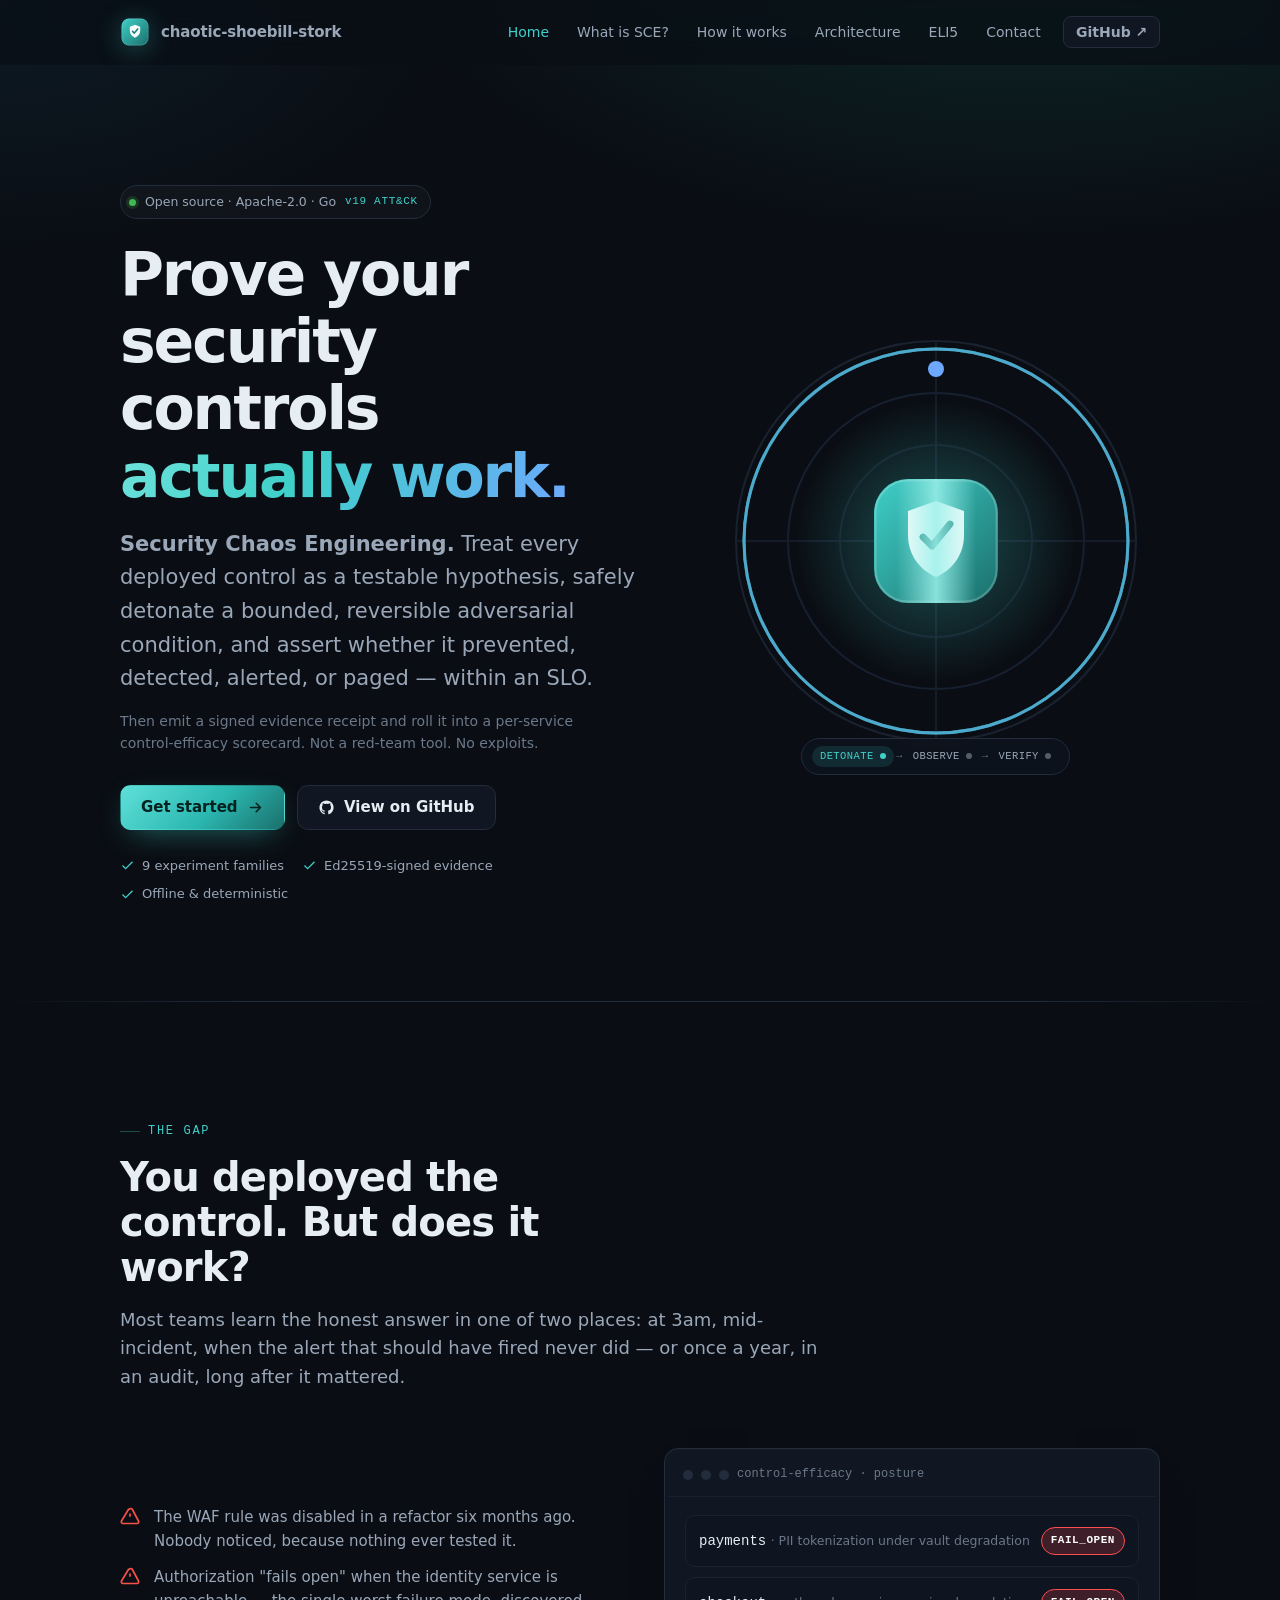
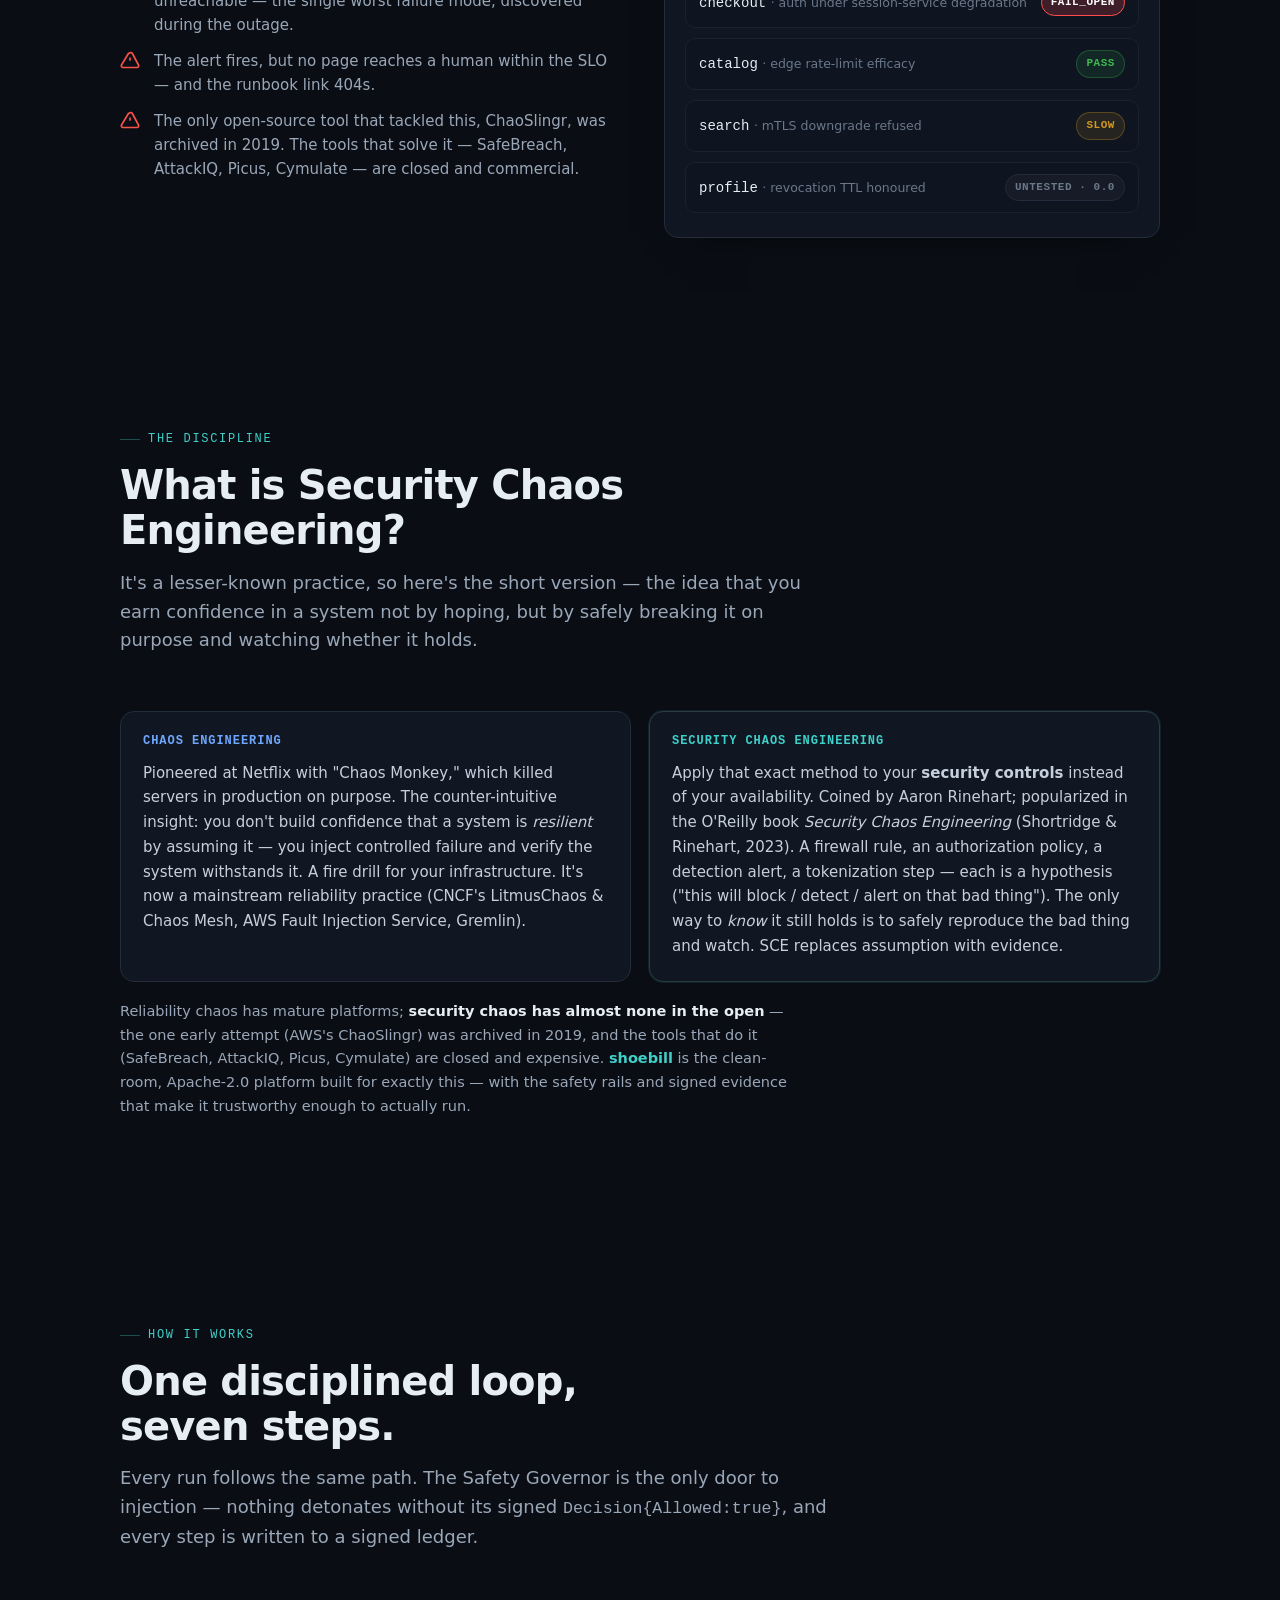
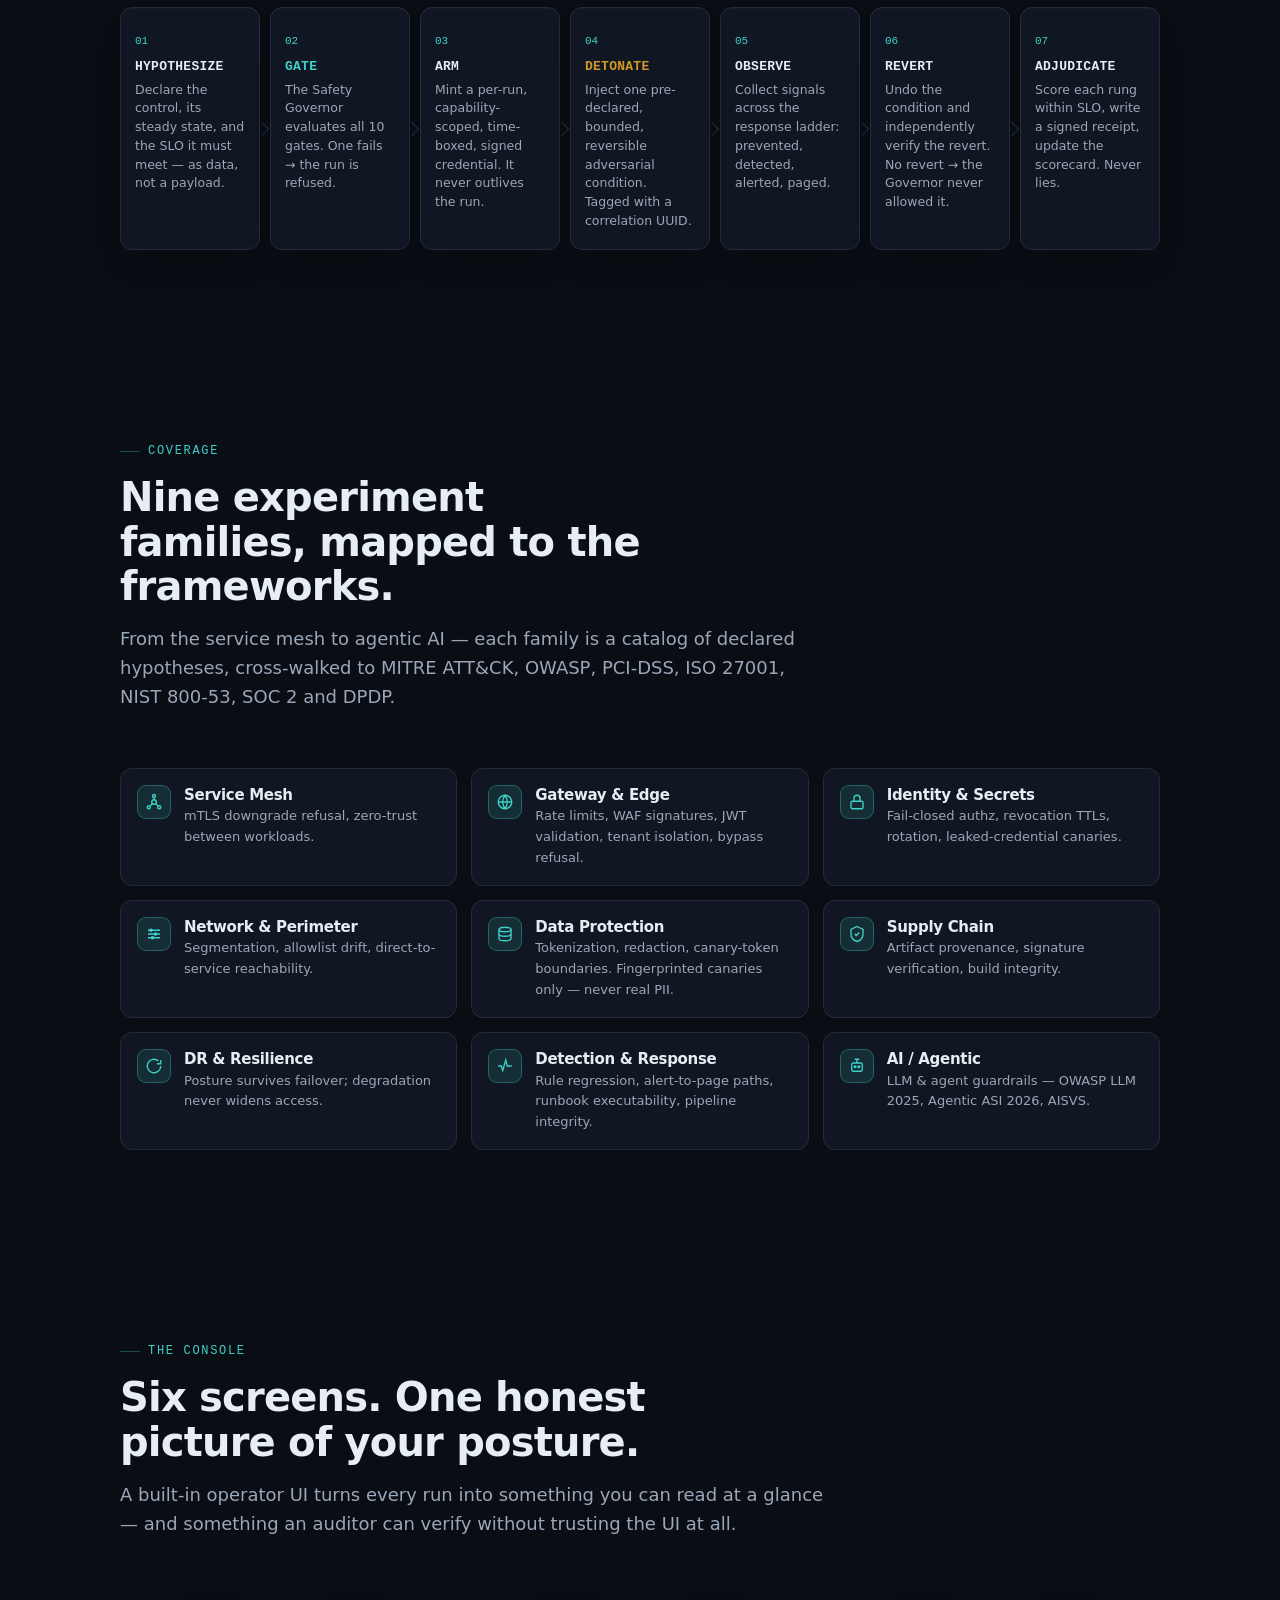
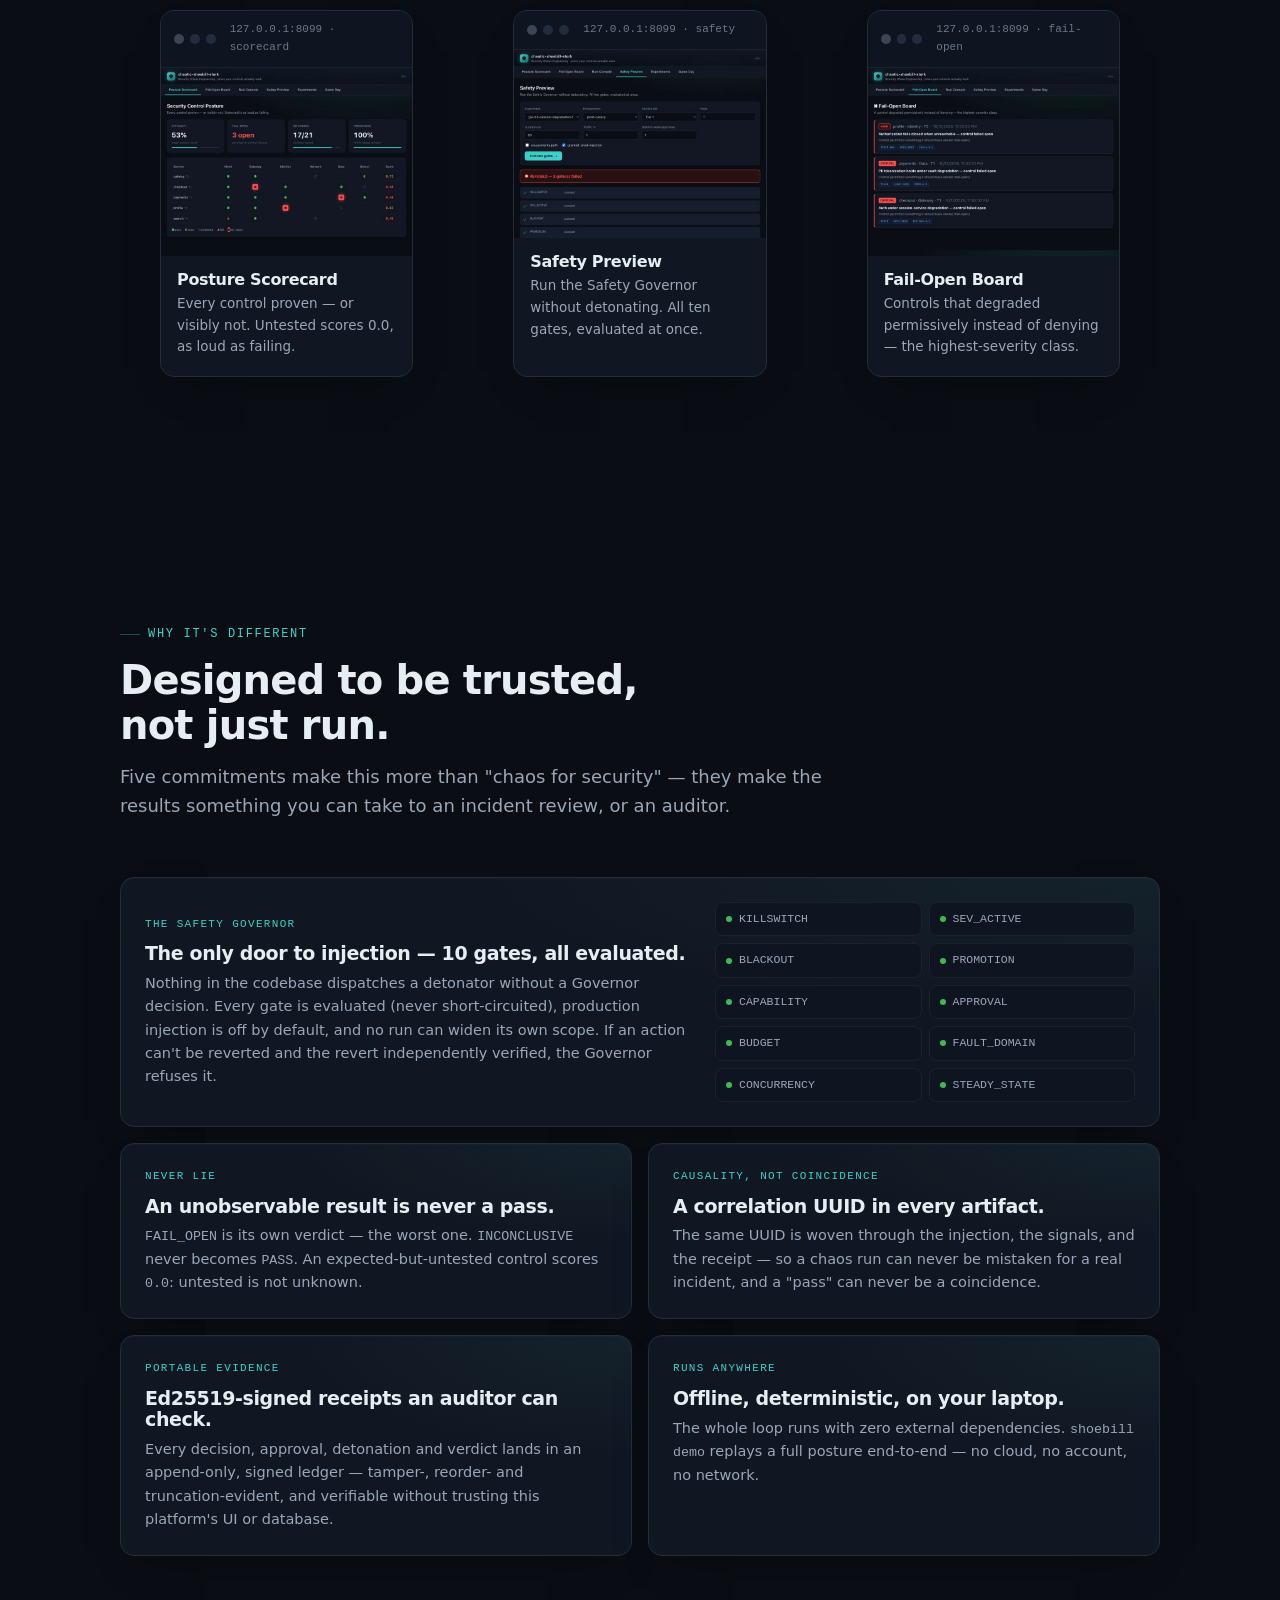
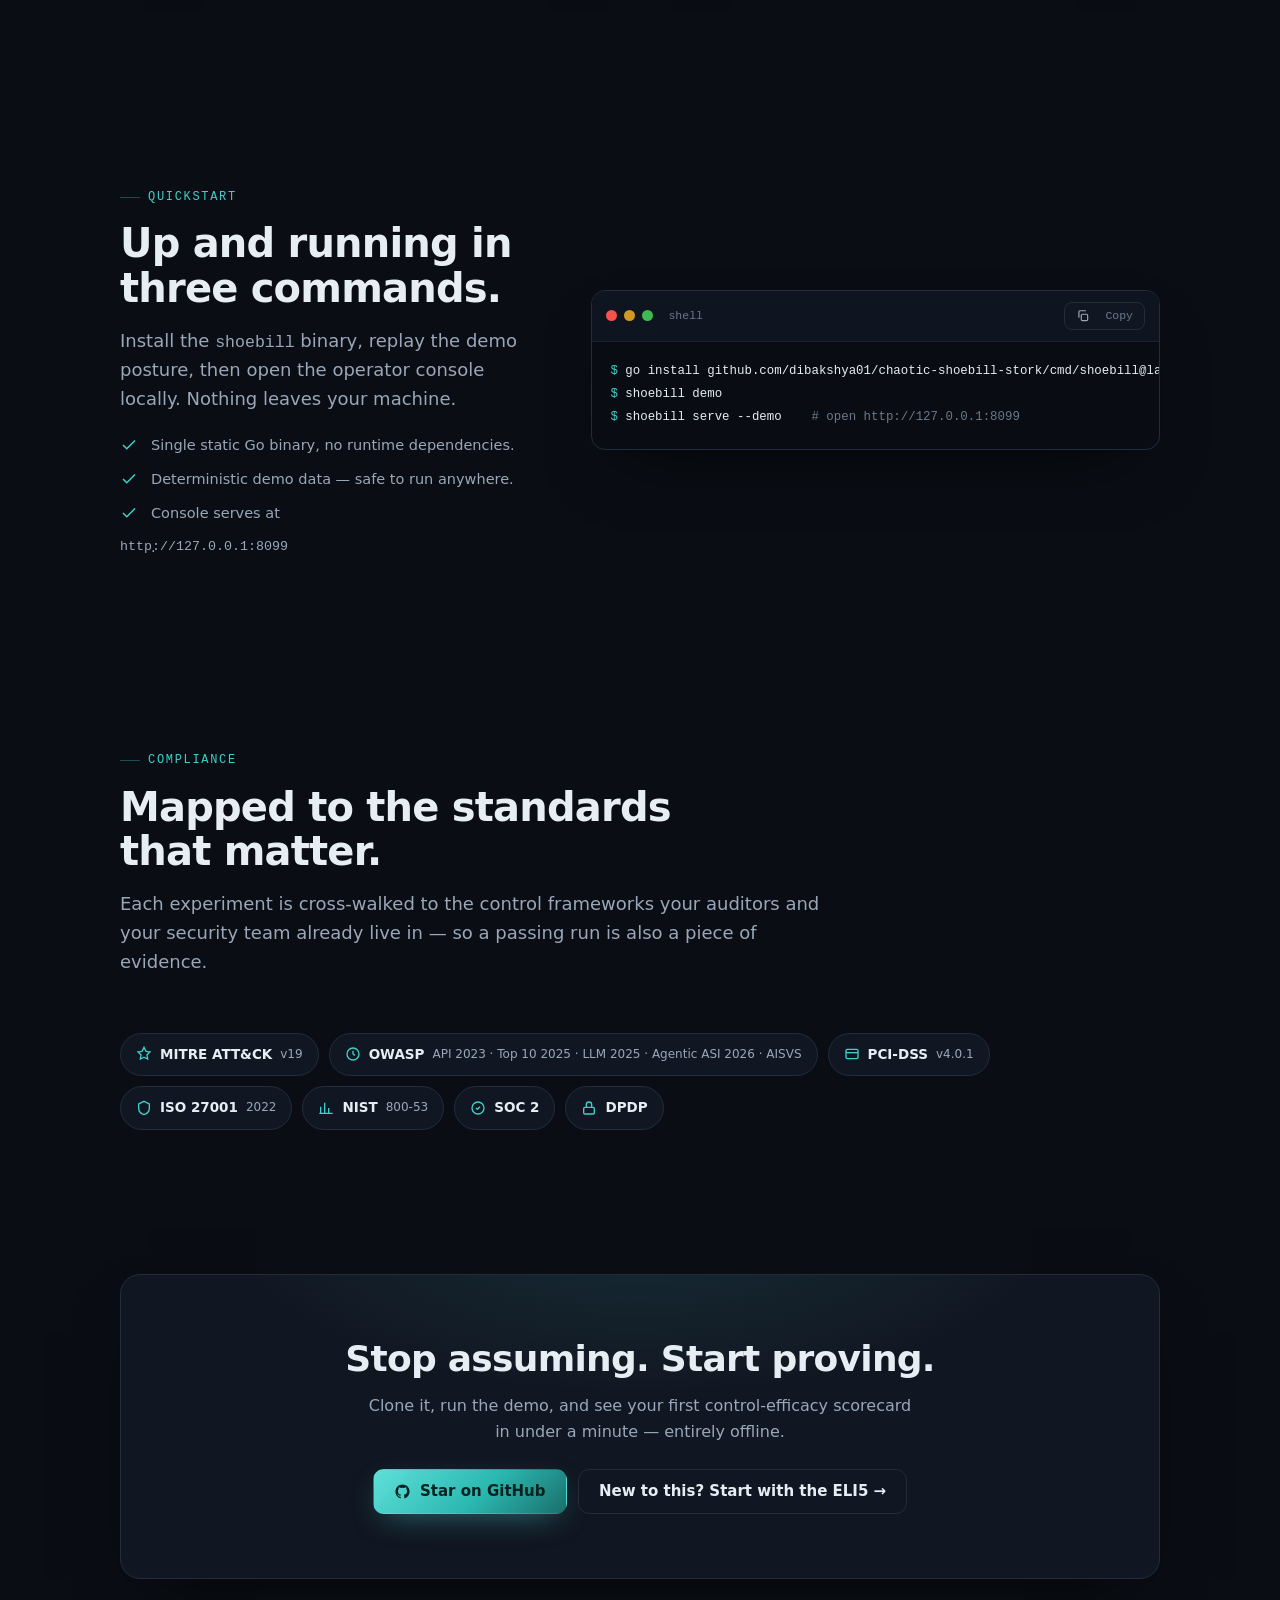
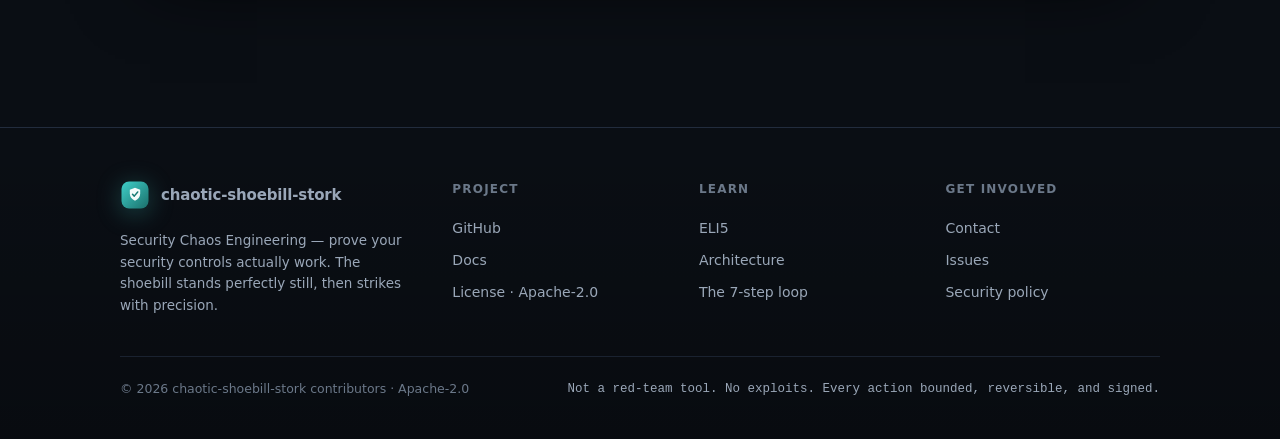
==== commit be5433a4: "Explain (Security) Chaos Engineering in the README and the landing page Security Chaos Engineering i" ====
--- a/docs/index.html
+++ b/docs/index.html
@@ -28,6 +28,7 @@
     </button>
     <nav class="nav__links" id="navlinks" aria-label="Primary">
       <a href="index.html" aria-current="page">Home</a>
+      <a href="#sce">What is SCE?</a>
       <a href="#how">How it works</a>
       <a href="architecture.html">Architecture</a>
       <a href="eli5.html">ELI5</a>
@@ -150,6 +151,28 @@
   </div>
 </section>
 
+<!-- ===================== WHAT IS SCE ===================== -->
+<section class="section section--tight" id="sce">
+  <div class="wrap">
+    <div class="section-head reveal">
+      <span class="eyebrow">The discipline</span>
+      <h2 class="section-title">What is Security Chaos Engineering?</h2>
+      <p class="section-lead">It's a lesser-known practice, so here's the short version — the idea that you earn confidence in a system not by hoping, but by safely breaking it on purpose and watching whether it holds.</p>
+    </div>
+    <div class="reveal" style="display:grid;grid-template-columns:repeat(auto-fit,minmax(280px,1fr));gap:18px;margin-top:8px">
+      <div style="background:#111722;border:1px solid #222c3d;border-radius:14px;padding:22px">
+        <div style="font:600 12px/1.2 ui-monospace,Menlo,monospace;letter-spacing:.08em;color:#6ea8fe;text-transform:uppercase">Chaos Engineering</div>
+        <p style="color:#c6d0dd;margin:12px 0 0;font-size:15px;line-height:1.65">Pioneered at Netflix with "Chaos Monkey," which killed servers in production on purpose. The counter-intuitive insight: you don't build confidence that a system is <em>resilient</em> by assuming it — you inject controlled failure and verify the system withstands it. A fire drill for your infrastructure. It's now a mainstream reliability practice (CNCF's LitmusChaos &amp; Chaos Mesh, AWS Fault Injection Service, Gremlin).</p>
+      </div>
+      <div style="background:#111722;border:1px solid #2a3b42;border-radius:14px;padding:22px;box-shadow:0 0 0 1px rgba(63,208,201,.1)">
+        <div style="font:600 12px/1.2 ui-monospace,Menlo,monospace;letter-spacing:.08em;color:#3fd0c9;text-transform:uppercase">Security Chaos Engineering</div>
+        <p style="color:#c6d0dd;margin:12px 0 0;font-size:15px;line-height:1.65">Apply that exact method to your <strong>security controls</strong> instead of your availability. Coined by Aaron Rinehart; popularized in the O'Reilly book <em>Security Chaos Engineering</em> (Shortridge &amp; Rinehart, 2023). A firewall rule, an authorization policy, a detection alert, a tokenization step — each is a hypothesis ("this will block / detect / alert on that bad thing"). The only way to <em>know</em> it still holds is to safely reproduce the bad thing and watch. SCE replaces assumption with evidence.</p>
+      </div>
+    </div>
+    <p class="reveal" style="color:#9aa7b8;font-size:14.5px;line-height:1.65;margin-top:18px;max-width:74ch">Reliability chaos has mature platforms; <strong style="color:#e6edf3">security chaos has almost none in the open</strong> — the one early attempt (AWS's ChaoSlingr) was archived in 2019, and the tools that do it (SafeBreach, AttackIQ, Picus, Cymulate) are closed and expensive. <span style="color:#3fd0c9;font-weight:600">shoebill</span> is the clean-room, Apache-2.0 platform built for exactly this — with the safety rails and signed evidence that make it trustworthy enough to actually run.</p>
+  </div>
+</section>
+
 <!-- ===================== HOW IT WORKS ===================== -->
 <section class="section" id="how">
   <div class="wrap">
